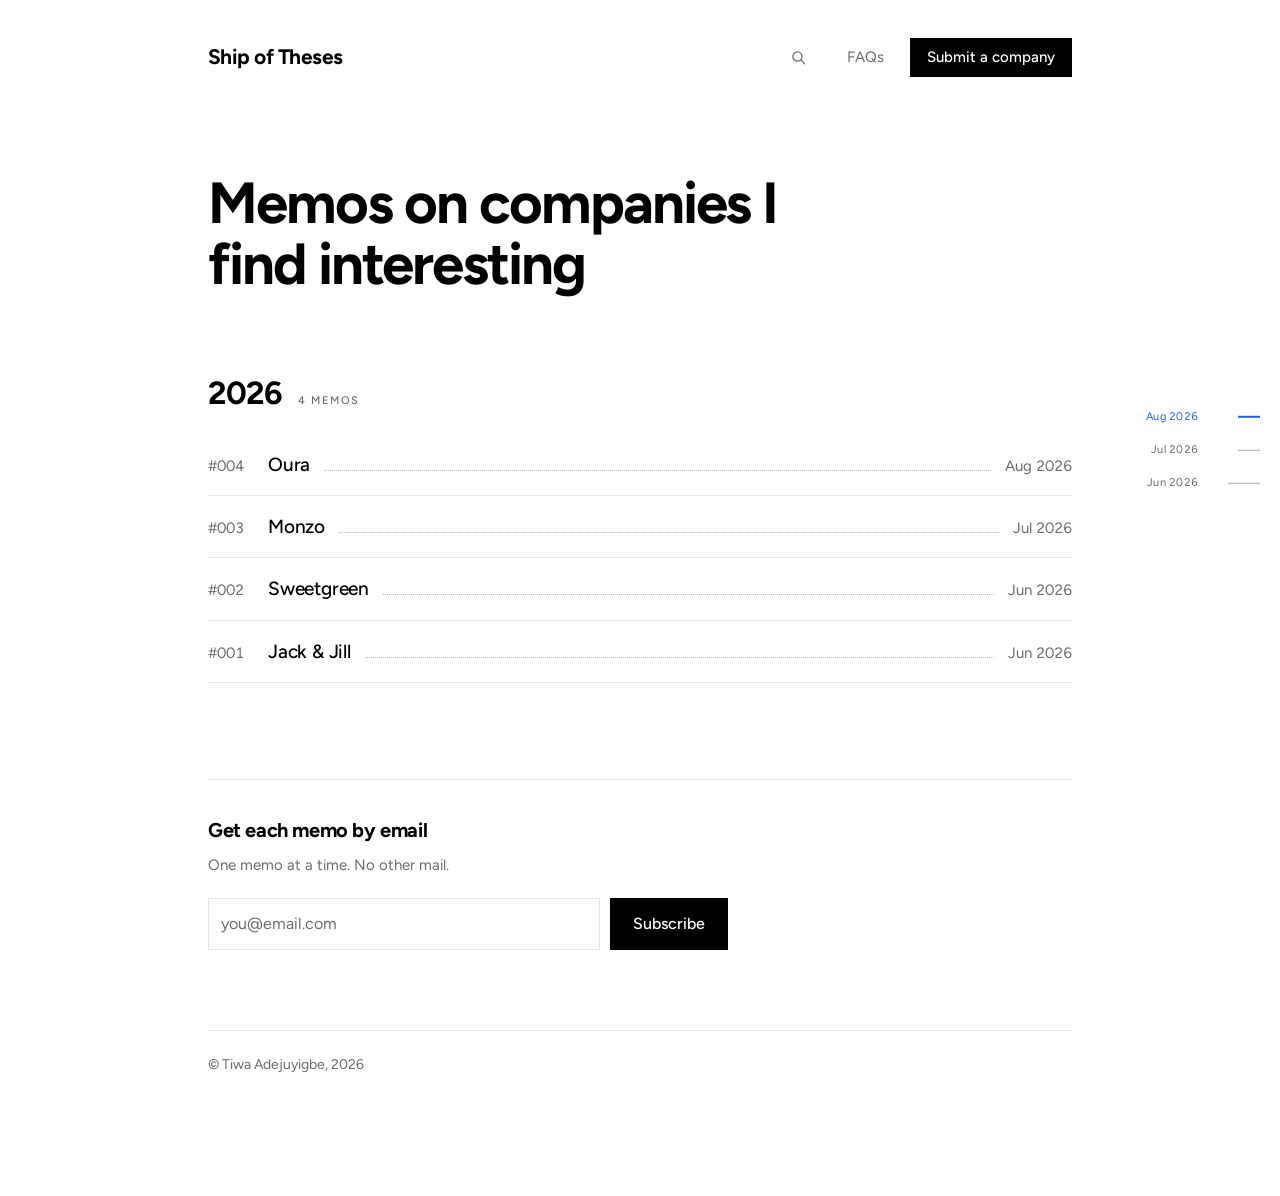
==== index.html @ f12f6b2f "Rebuild the site around the Founders Podcast layout Replaces the plain title/date feed with the inde" ====
<!DOCTYPE html>
<html lang="en">
<head>
  <meta charset="UTF-8" />
  <meta name="viewport" content="width=device-width, initial-scale=1.0" />
  <title>Ship of Theses</title>
  <meta name="description" content="Memos on companies I find interesting." />
  <link rel="stylesheet" href="styles.css" />

  <!-- =====================================================================
       THE POST LIST — this is the only thing you edit to publish a memo.

       Add ONE object per memo. Order does not matter, the page sorts itself.

         no     the permanent memo number. Never reuse it, never renumber
                the older ones. The next memo is simply the next number.
         title  what shows on the index and in search
         slug   the file in posts/ without the ".html"
         date   "YYYY-MM" — drives the date column and the month scrubber

       That's it. Then copy posts/template.html to posts/<slug>.html.
       ===================================================================== -->
  <script>
    const POSTS = [
      { no: 4, title: "Oura",          slug: "oura",           date: "2026-08" },
      { no: 3, title: "Monzo",         slug: "monzo",          date: "2026-07" },
      { no: 2, title: "Sweetgreen",    slug: "sweetgreen",     date: "2026-06" },
      { no: 1, title: "Jack &amp; Jill",   slug: "jack-and-jill",  date: "2026-06" }
    ];
  </script>
</head>
<body>
  <div class="page">

    <header class="mast">
      <a class="mast__name" href="index.html">Ship of Theses</a>
      <nav class="nav">
        <span class="search" data-search>
          <button class="search__toggle" type="button" data-search-toggle
                  aria-expanded="false" aria-label="Search memos">
            <svg viewBox="0 0 24 24" fill="none" stroke="currentColor" stroke-width="1.8"
                 stroke-linecap="round" aria-hidden="true">
              <circle cx="10.5" cy="10.5" r="6.5"></circle><path d="M15.5 15.5 21 21"></path>
            </svg>
          </button>
          <input class="search__field" type="search" data-search-field
                 placeholder="Search memos" aria-label="Search memos" autocomplete="off" />
        </span>
        <a class="nav__link" href="faqs.html">FAQs</a>
        <a class="nav__cta" href="submit.html" aria-label="Submit a company"><span class="nav__full">Submit a company</span><span class="nav__short" aria-hidden="true">Submit</span></a>
      </nav>
    </header>

    <section class="hero">
      <h1 class="hero__title">Memos on companies I find interesting</h1>
    </section>

    <main id="index"></main>
    <p class="feed__empty" data-empty hidden>No memos match that search.</p>

    <noscript>
      <ul class="feed">
        <li class="feed__row"><a class="feed__link" href="posts/oura.html"><span class="feed__title">Oura</span></a></li>
        <li class="feed__row"><a class="feed__link" href="posts/monzo.html"><span class="feed__title">Monzo</span></a></li>
        <li class="feed__row"><a class="feed__link" href="posts/sweetgreen.html"><span class="feed__title">Sweetgreen</span></a></li>
        <li class="feed__row"><a class="feed__link" href="posts/jack-and-jill.html"><span class="feed__title">Jack &amp; Jill</span></a></li>
      </ul>
    </noscript>

    <ul class="scrub" data-scrub aria-label="Jump to month"></ul>

    <!-- Subscribe (Loops) -->
    <section class="sub">
      <h2 class="sub__title">Get each memo by email</h2>
      <p class="sub__note">One memo at a time. No other mail.</p>
      <div class="newsletter-form-container">
        <form class="newsletter-form" action="https://app.loops.so/api/newsletter-form/cmlhpzxre0m0q0ixs7v6iqon8" method="POST">
          <input class="newsletter-form-input" type="email" name="newsletter-form-input" placeholder="you@email.com" aria-label="Email address" required />
          <button type="submit" class="newsletter-form-button">Subscribe</button>
          <button type="button" class="newsletter-loading-button" style="display:none;">Please wait...</button>
        </form>
        <div class="newsletter-success" style="display:none;">
          <p class="newsletter-success-message">Thanks, you're on the list.</p>
        </div>
        <div class="newsletter-error" style="display:none;">
          <p class="newsletter-error-message">Something went wrong, please try again.</p>
        </div>
        <button class="newsletter-back-button" type="button" style="display:none;">&larr; Back</button>
      </div>
    </section>

    <footer class="foot">&copy; Tiwa Adejuyigbe, 2026</footer>
  </div>

  <!-- builds the index and the scrubber from POSTS above -->
  <script>
  (function () {
    "use strict";
    var MONTHS = ["Jan","Feb","Mar","Apr","May","Jun","Jul","Aug","Sep","Oct","Nov","Dec"];
    var label = function (key) {
      var bits = key.split("-");
      return MONTHS[Number(bits[1]) - 1] + " " + bits[0];
    };

    // newest first; a tie inside a month falls back to the memo number
    var posts = POSTS.slice().sort(function (a, b) {
      return a.date === b.date ? b.no - a.no : (a.date < b.date ? 1 : -1);
    });

    var index = document.getElementById("index");
    var seenYear = {}, seenMonth = {}, monthCount = {}, order = [], html = "";

    posts.forEach(function (post) {
      var year = post.date.split("-")[0];
      monthCount[post.date] = (monthCount[post.date] || 0) + 1;
      if (!seenMonth[post.date]) { seenMonth[post.date] = true; order.push(post.date); }

      if (!seenYear[year]) {
        seenYear[year] = true;
        if (html) html += "</ul></section>";
        var count = posts.filter(function (p) { return p.date.indexOf(year + "-") === 0; }).length;
        html +=
          '<section class="group" data-group>' +
            '<div class="year">' +
              '<h2 class="year__label">' + year + "</h2>" +
              '<span class="year__count">' + count + " memo" + (count === 1 ? "" : "s") + "</span>" +
            "</div>" +
          '<ul class="feed" data-list>';
      }

      // the first row of a month carries the anchor the scrubber jumps to
      var anchor = "";
      if (seenMonth[post.date] === true) {
        seenMonth[post.date] = "anchored";
        anchor = ' data-month="' + post.date + '"';
      }

      html +=
        '<li class="feed__row" data-row data-title="' + post.title.replace(/&amp;/g, "&") + '"' + anchor + ">" +
          '<a class="feed__link" href="posts/' + post.slug + '.html">' +
            '<span class="feed__no">#' + ("00" + post.no).slice(-3) + "</span>" +
            '<span class="feed__title">' + post.title + "</span>" +
            '<span class="feed__dots" aria-hidden="true"></span>' +
            '<span class="feed__date">' + label(post.date) + "</span>" +
          "</a>" +
        "</li>";
    });
    if (html) html += "</ul></section>";
    index.innerHTML = html;

    // the rail: one month per row, tick length scaled by how many memos it holds
    var scrub = document.querySelector("[data-scrub]");
    scrub.innerHTML = order.map(function (key) {
      var width = Math.min(52, 12 + monthCount[key] * 10);
      return "<li>" +
        '<button class="scrub__btn" type="button" data-scrub-key="' + key + '">' +
          '<span class="scrub__label">' + label(key) + "</span>" +
          '<span class="scrub__tickwrap"><span class="scrub__tick" style="width:' + width + 'px"></span></span>' +
        "</button></li>";
    }).join("");
  })();
  </script>

  <!-- Loops subscribe form handler (unchanged from Loops' own embed) -->
  <script>
  function submitHandler(event) {
    event.preventDefault();
    var container = event.target.parentNode;
    var form = container.querySelector(".newsletter-form");
    var formInput = container.querySelector(".newsletter-form-input");
    var success = container.querySelector(".newsletter-success");
    var errorContainer = container.querySelector(".newsletter-error");
    var errorMessage = container.querySelector(".newsletter-error-message");
    var backButton = container.querySelector(".newsletter-back-button");
    var submitButton = container.querySelector(".newsletter-form-button");
    var loadingButton = container.querySelector(".newsletter-loading-button");

    const rateLimit = () => {
      errorContainer.style.display = "flex";
      errorMessage.innerText = "Too many signups, please try again in a little while";
      submitButton.style.display = "none";
      formInput.style.display = "none";
      backButton.style.display = "block";
    }

    var time = new Date();
    var timestamp = time.valueOf();
    var previousTimestamp = localStorage.getItem("loops-form-timestamp");

    if (previousTimestamp && Number(previousTimestamp) + 60000 > timestamp) {
      rateLimit();
      return;
    }
    localStorage.setItem("loops-form-timestamp", timestamp);

    submitButton.style.display = "none";
    loadingButton.style.display = "flex";

    var formBody = "userGroup=&mailingLists=&email="
      + encodeURIComponent(formInput.value);

    fetch(event.target.action, {
      method: "POST",
      body: formBody,
      headers: {
        "Content-Type": "application/x-www-form-urlencoded",
      },
    })
      .then((res) => [res.ok, res.json(), res])
      .then(([ok, dataPromise, res]) => {
        if (ok) {
          success.style.display = "flex";
          form.reset();
        } else {
          dataPromise.then(data => {
            errorContainer.style.display = "flex";
            errorMessage.innerText = data.message ? data.message : res.statusText;
          });
        }
      })
      .catch(error => {
        if (error.message === "Failed to fetch") {
          rateLimit();
          return;
        }
        errorContainer.style.display = "flex";
        if (error.message) errorMessage.innerText = error.message;
        localStorage.setItem("loops-form-timestamp", '');
      })
      .finally(() => {
        formInput.style.display = "none";
        loadingButton.style.display = "none";
        backButton.style.display = "block";
      });
  }
  function resetFormHandler(event) {
    var container = event.target.parentNode;
    var formInput = container.querySelector(".newsletter-form-input");
    var success = container.querySelector(".newsletter-success");
    var errorContainer = container.querySelector(".newsletter-error");
    var errorMessage = container.querySelector(".newsletter-error-message");
    var backButton = container.querySelector(".newsletter-back-button");
    var submitButton = container.querySelector(".newsletter-form-button");

    success.style.display = "none";
    errorContainer.style.display = "none";
    errorMessage.innerText = "Something went wrong, please try again.";
    backButton.style.display = "none";
    formInput.style.display = "flex";
    submitButton.style.display = "flex";
  }

  var formContainers = document.getElementsByClassName("newsletter-form-container");
  for (var i = 0; i < formContainers.length; i++) {
    var formContainer = formContainers[i];
    if (formContainer.classList.contains('newsletter-handlers-added')) continue;
    formContainer.querySelector(".newsletter-form").addEventListener("submit", submitHandler);
    formContainer.querySelector(".newsletter-back-button").addEventListener("click", resetFormHandler);
    formContainer.classList.add("newsletter-handlers-added");
  }
  </script>

  <script src="site.js"></script>
</body>
</html>
---- styles.css ----
@import url("https://fonts.googleapis.com/css2?family=Figtree:wght@400;500;600;700&display=swap");

/* ============================================================
   Ship of Theses — all styling lives here.
   Colours are set once, at the top. Change them and the whole
   site follows.
   ============================================================ */
:root{
  --bg:#FFFFFF;
  --ink:#000000;        /* headings, titles, body copy */
  --muted:#6B6B6B;      /* index numbers, leader dots, dates, nav */
  --blue:#1B5FFF;       /* hover only — never used at rest */
  --rule:#E6E6E6;       /* hairlines under rows */
  --measure:960px;      /* width of the reading column */
  --gutter:48px;
  --ease:cubic-bezier(0.22,1,0.36,1);
}

*{box-sizing:border-box;}
html{-webkit-text-size-adjust:100%; scroll-behavior:smooth;}
body{
  margin:0; background:var(--bg); color:var(--ink);
  font-family:"Figtree",system-ui,-apple-system,"Segoe UI",Roboto,Helvetica,Arial,sans-serif;
  font-size:17px; line-height:1.65; -webkit-font-smoothing:antialiased;
}
.page{max-width:var(--measure); margin:0 auto; padding:0 var(--gutter) 120px;}
a{color:inherit;}
a:focus-visible, button:focus-visible, input:focus-visible, [tabindex]:focus-visible{
  outline:2px solid var(--blue); outline-offset:3px;
}

/* ---------- masthead ---------------------------------------- */
.mast{display:flex; align-items:center; justify-content:space-between; gap:24px;
  padding:38px 0 0;}
.mast__name{font-size:21px; font-weight:700; letter-spacing:-0.025em;
  text-decoration:none; color:var(--ink); white-space:nowrap;}
.nav{display:flex; align-items:center; gap:26px;}
.nav__link{font-size:15px; color:var(--muted); text-decoration:none; white-space:nowrap;
  transition:color 0.2s var(--ease);}
.nav__link:hover, .nav__link:focus-visible{color:var(--blue);}
.nav__cta{font:inherit; font-size:15px; font-weight:500; line-height:1;
  color:var(--bg); background:var(--ink); border:1px solid var(--ink);
  padding:11px 16px; text-decoration:none; white-space:nowrap; cursor:pointer;
  transition:background-color 0.2s var(--ease), border-color 0.2s var(--ease);}
.nav__cta:hover, .nav__cta:focus-visible{background:var(--blue); border-color:var(--blue);}
.nav__short{display:none;}

/* search — collapses to an icon, expands inline in the masthead */
.search{display:flex; align-items:center; gap:8px;}
.search__toggle{display:flex; align-items:center; justify-content:center;
  width:30px; height:30px; padding:0; cursor:pointer;
  background:none; border:none; color:var(--muted);
  transition:color 0.2s var(--ease);}
.search__toggle:hover{color:var(--blue);}
.search__toggle svg{width:17px; height:17px; display:block;}
.search__field{width:0; opacity:0; padding:0; border:none; border-bottom:1px solid var(--rule);
  font:inherit; font-size:15px; color:var(--ink); background:transparent;
  transition:width 0.32s var(--ease), opacity 0.2s var(--ease), padding 0.32s var(--ease);}
.search.is-open .search__field{width:210px; opacity:1; padding:5px 2px;}
.search__field::placeholder{color:var(--muted);}
.search__field:focus{outline:none; border-bottom-color:var(--ink);}

/* ---------- hero -------------------------------------------- */
.hero{margin:96px 0 72px;}
.hero__title{margin:0; max-width:17ch;
  font-size:clamp(36px,5vw,58px); line-height:1.05; font-weight:700; letter-spacing:-0.035em;}

/* ---------- index list -------------------------------------- */
.year{display:flex; align-items:baseline; gap:16px; margin:0 0 14px;}
.year__label{margin:0; font-size:32px; font-weight:700; letter-spacing:-0.03em;}
.year__count{font-size:11px; font-weight:500; letter-spacing:0.14em; text-transform:uppercase;
  color:var(--muted);}
.group + .group{margin-top:64px;}

.feed{margin:0 0 4px; padding:0; list-style:none;}
.feed__row{border-bottom:1px solid var(--rule);}
.feed__link{display:flex; align-items:baseline; gap:14px; padding:15px 0;
  text-decoration:none; color:var(--ink);}
.feed__no{flex:0 0 auto; min-width:46px; font-size:15px; color:var(--muted);
  font-variant-numeric:tabular-nums;}
.feed__title{flex:0 1 auto; font-size:19px; font-weight:500; letter-spacing:-0.01em;
  transition:color 0.2s var(--ease);}
.feed__dots{flex:1 1 auto; height:0; min-width:20px;
  border-bottom:1px dotted var(--muted); opacity:0.5;}
.feed__date{flex:0 0 auto; font-size:15px; color:var(--muted); white-space:nowrap;
  font-variant-numeric:tabular-nums;}
.feed__link:hover .feed__title, .feed__link:focus-visible .feed__title{color:var(--blue);}
.feed__empty{margin:28px 0 0; font-size:16px; color:var(--muted);}

/* ---------- year / month scrubber --------------------------- */
.scrub{position:fixed; top:50%; right:20px; transform:translateY(-50%);
  display:flex; flex-direction:column; gap:11px; z-index:5;
  margin:0; padding:0; list-style:none;}
.scrub__btn{display:grid; grid-template-columns:auto 52px; align-items:center; gap:10px;
  width:100%; padding:2px 0; background:none; border:none; cursor:pointer;
  font:inherit; font-size:11px; letter-spacing:0.02em; color:var(--muted);
  transition:color 0.2s var(--ease);}
.scrub__label{justify-self:end; white-space:nowrap; font-variant-numeric:tabular-nums;}
.scrub__tickwrap{display:flex; justify-content:flex-end;}
.scrub__tick{display:block; height:1px; background:currentColor; opacity:0.55;
  transition:background-color 0.2s var(--ease), height 0.2s var(--ease), opacity 0.2s var(--ease);}
.scrub__btn:hover{color:var(--blue);}
.scrub__btn.is-active{color:var(--blue);}
.scrub__btn.is-active .scrub__tick{height:2px; opacity:1;}

/* ---------- post page --------------------------------------- */
.post{margin:88px 0 0;}
.post__title{margin:0; max-width:20ch;
  font-size:clamp(32px,4.6vw,54px); line-height:1.06; font-weight:700; letter-spacing:-0.035em;}
.meta{display:flex; align-items:center; flex-wrap:wrap; gap:14px;
  margin:24px 0 0; font-size:15px; color:var(--muted);}
.meta__sep{color:var(--rule);}
.meta__share{font:inherit; font-size:15px; color:var(--muted); background:none; border:none;
  padding:0; cursor:pointer; transition:color 0.2s var(--ease);}
.meta__share:hover{color:var(--blue);}

/* section label — small caps with a rule running to the right margin */
.label{display:flex; align-items:center; gap:16px; margin:56px 0 22px;
  font-size:11px; font-weight:500; letter-spacing:0.16em; text-transform:uppercase;
  color:var(--muted);}
.label::after{content:""; flex:1 1 auto; height:1px; background:var(--rule);}

.prose{max-width:74ch;}
.prose > :first-child{margin-top:0;}
.prose p{margin:0 0 22px;}
.prose h2{font-size:22px; font-weight:700; letter-spacing:-0.02em; margin:40px 0 12px;}
.prose h3{font-size:18px; font-weight:600; letter-spacing:-0.01em; margin:30px 0 10px;}
.prose ul{margin:0 0 22px; padding-left:20px;}
.prose li{margin:0 0 10px;}
.prose a{color:var(--ink); text-decoration:underline; text-decoration-thickness:1px;
  text-underline-offset:3px; transition:color 0.2s var(--ease);}
.prose a:hover, .prose a:focus-visible{color:var(--blue);}

.back{display:inline-block; margin-top:64px; font-size:15px; color:var(--muted);
  text-decoration:none; transition:color 0.2s var(--ease);}
.back:hover, .back:focus-visible{color:var(--blue);}

/* ---------- audio player ------------------------------------ */
.player{display:flex; align-items:center; gap:14px; flex-wrap:nowrap;
  margin:34px 0 0; padding:18px 0; border-top:1px solid var(--rule); border-bottom:1px solid var(--rule);}
.player__btn{display:flex; align-items:center; justify-content:center; flex:0 0 auto;
  padding:0; background:none; border:none; cursor:pointer; color:var(--ink);
  transition:color 0.2s var(--ease);}
.player__btn:hover{color:var(--blue);}
.player__btn svg{display:block;}
.player__play{width:46px; height:46px; border-radius:50%; background:var(--ink); color:var(--bg);
  transition:background-color 0.2s var(--ease);}
.player__play:hover{background:var(--blue); color:var(--bg);}
.player__play svg{width:16px; height:16px;}
.player__skip{width:28px; height:28px; color:var(--muted);}
.player__skip svg{width:23px; height:23px;}
.player__time{flex:0 0 auto; font-size:14px; color:var(--muted); font-variant-numeric:tabular-nums;}
.player__bar{flex:1 1 auto; min-width:60px; height:16px; display:flex; align-items:center;
  cursor:pointer; background:none; border:none; padding:0;}
.player__track{display:block; width:100%; height:3px; background:var(--rule); position:relative;}
.player__fill{display:block; position:absolute; inset:0 auto 0 0; width:0; background:var(--ink);
  transition:background-color 0.2s var(--ease);}
.player__bar:hover .player__fill{background:var(--blue);}
.player__rate{flex:0 0 auto; font:inherit; font-size:14px; font-weight:500; cursor:pointer;
  color:var(--muted); background:none; border:1px solid var(--rule); padding:5px 10px;
  transition:color 0.2s var(--ease), border-color 0.2s var(--ease);}
.player__rate:hover{color:var(--blue); border-color:var(--blue);}

/* ---------- subscribe (Loops form) -------------------------- */
.sub{margin:96px 0 0; padding:34px 0 0; border-top:1px solid var(--rule);}
.sub__title{margin:0 0 6px; font-size:20px; font-weight:700; letter-spacing:-0.02em;}
.sub__note{margin:0 0 20px; font-size:15px; color:var(--muted);}
.newsletter-form{display:flex; gap:10px; flex-wrap:wrap; align-items:center; max-width:520px;}
.newsletter-form-input{flex:1 1 240px; min-width:0; font:inherit; font-size:16px;
  color:var(--ink); background:var(--bg); border:1px solid var(--rule); border-radius:0;
  padding:12px; box-shadow:none;}
.newsletter-form-input:focus{outline:none; border-color:var(--ink);}
.newsletter-form-input::placeholder{color:var(--muted);}
.newsletter-form-button,
.newsletter-loading-button{font:inherit; font-size:16px; font-weight:500; cursor:pointer;
  color:var(--bg); background:var(--ink); border:1px solid var(--ink); border-radius:0;
  padding:12px 22px; box-shadow:none; white-space:nowrap;
  transition:background-color 0.2s var(--ease), border-color 0.2s var(--ease);}
.newsletter-form-button:hover{background:var(--blue); border-color:var(--blue);}
.newsletter-success, .newsletter-error{padding:6px 0;}
.newsletter-success-message, .newsletter-error-message{font:inherit; font-size:15px; margin:0;}
.newsletter-back-button{font:inherit; font-size:15px; cursor:pointer; margin:10px 0 0;
  background:transparent; border:none; padding:0; color:var(--muted);}
.newsletter-back-button:hover{color:var(--blue);}

/* ---------- simple content pages (FAQs, Submit) ------------- */
.qa{margin:0 0 34px; max-width:74ch;}
.qa__q{margin:0 0 8px; font-size:19px; font-weight:600; letter-spacing:-0.015em;}
.qa__a{margin:0; color:var(--ink);}
.qa__a a{color:var(--ink); text-decoration:underline; text-decoration-thickness:1px;
  text-underline-offset:3px;}
.qa__a a:hover{color:var(--blue);}
.form{max-width:520px; margin:8px 0 0;}
.form__row{margin:0 0 16px;}
.form__label{display:block; margin:0 0 6px; font-size:14px; color:var(--muted);}
.form__input, .form__area{width:100%; font:inherit; font-size:16px; color:var(--ink);
  background:var(--bg); border:1px solid var(--rule); border-radius:0; padding:12px;}
.form__input:focus, .form__area:focus{outline:none; border-color:var(--ink);}
.form__area{min-height:120px; resize:vertical;}
.form__button{font:inherit; font-size:16px; font-weight:500; cursor:pointer;
  color:var(--bg); background:var(--ink); border:1px solid var(--ink); padding:12px 22px;
  transition:background-color 0.2s var(--ease), border-color 0.2s var(--ease);}
.form__button:hover{background:var(--blue); border-color:var(--blue);}
.form__note{margin:18px 0 0; font-size:15px; color:var(--muted);}
.embed{width:100%; min-height:640px; border:none; margin:8px 0 0;}

/* ---------- footer ------------------------------------------ */
.foot{margin-top:80px; padding-top:22px; border-top:1px solid var(--rule);
  font-size:14px; color:var(--muted);}

/* ---------- responsive -------------------------------------- */
@media (max-width:1240px){
  .scrub{display:none;}
}
@media (max-width:820px){
  :root{--gutter:32px;}
  .hero{margin:72px 0 56px;}
  .post{margin:64px 0 0;}
}
@media (max-width:640px){
  :root{--gutter:22px;}
  body{font-size:16px;}
  .page{padding-bottom:88px;}
  .mast{padding:26px 0 0; gap:14px;}
  .mast__name{font-size:19px;}
  .nav{gap:16px;}
  .nav__cta{padding:10px 13px; font-size:14px;}
  .nav__full{display:none;}
  .nav__short{display:inline;}
  .nav__link{font-size:14px;}
  .search.is-open .search__field{width:120px;}
  /* the masthead gives everything to the search field once it is open */
  .search.is-open ~ .nav__link, .search.is-open ~ .nav__cta{display:none;}
  .hero{margin:56px 0 44px;}
  .year__label{font-size:26px;}
  .feed__link{flex-wrap:wrap; gap:0 12px; padding:14px 0;}
  .feed__no{min-width:40px; font-size:14px;}
  .feed__title{flex:1 1 auto; font-size:17px;}
  .feed__dots{display:none;}
  .feed__date{flex:0 0 100%; margin:3px 0 0 52px; font-size:13px;}
  .meta{gap:10px; font-size:14px;}
  .label{margin:42px 0 18px;}
  /* the progress bar drops to its own line beneath the controls */
  .player{flex-wrap:wrap; gap:12px 14px;}
  .player__bar{order:10; flex:1 1 100%;}
  .player__rate{margin-left:auto;}
  .newsletter-form-button{flex:1 1 100%;}
}
@media (prefers-reduced-motion:reduce){
  html{scroll-behavior:auto;}
  *{transition-duration:0.001ms !important;}
}
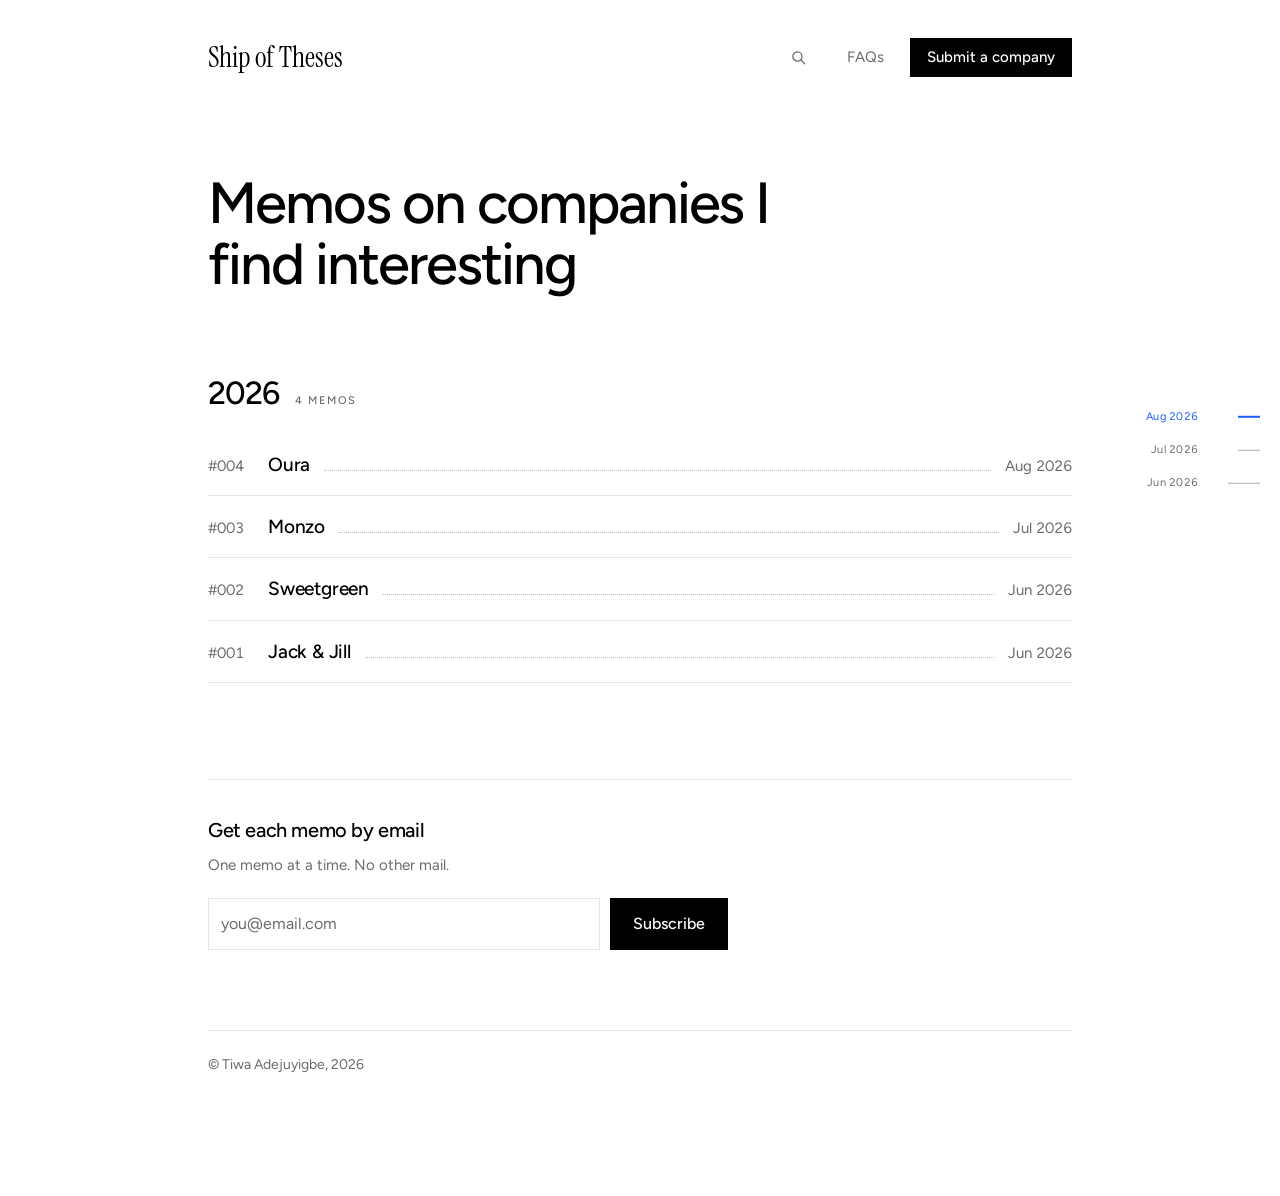
==== commit d3be6f96: "Point the site at shipoftheses.vercel.app and fix a mobile overflow Links - Every internal link beco" ====
--- a/index.html
+++ b/index.html
@@ -5,7 +5,13 @@
   <meta name="viewport" content="width=device-width, initial-scale=1.0" />
   <title>Ship of Theses</title>
   <meta name="description" content="Memos on companies I find interesting." />
-  <link rel="stylesheet" href="styles.css" />
+  <link rel="stylesheet" href="/styles.css" />
+  <link rel="canonical" href="https://shipoftheses.vercel.app/" />
+  <meta property="og:site_name" content="Ship of Theses" />
+  <meta property="og:type" content="website" />
+  <meta property="og:title" content="Ship of Theses" />
+  <meta property="og:description" content="Memos on companies I find interesting." />
+  <meta property="og:url" content="https://shipoftheses.vercel.app/" />
 
   <!-- =====================================================================
        THE POST LIST — this is the only thing you edit to publish a memo.
@@ -33,7 +39,7 @@
   <div class="page">
 
     <header class="mast">
-      <a class="mast__name" href="index.html">Ship of Theses</a>
+      <a class="mast__name" href="/">Ship of Theses</a>
       <nav class="nav">
         <span class="search" data-search>
           <button class="search__toggle" type="button" data-search-toggle
@@ -46,8 +52,8 @@
           <input class="search__field" type="search" data-search-field
                  placeholder="Search memos" aria-label="Search memos" autocomplete="off" />
         </span>
-        <a class="nav__link" href="faqs.html">FAQs</a>
-        <a class="nav__cta" href="submit.html" aria-label="Submit a company"><span class="nav__full">Submit a company</span><span class="nav__short" aria-hidden="true">Submit</span></a>
+        <a class="nav__link" href="/faqs">FAQs</a>
+        <a class="nav__cta" href="/submit" aria-label="Submit a company"><span class="nav__full">Submit a company</span><span class="nav__short" aria-hidden="true">Submit</span></a>
       </nav>
     </header>
 
@@ -60,10 +66,10 @@
 
     <noscript>
       <ul class="feed">
-        <li class="feed__row"><a class="feed__link" href="posts/oura.html"><span class="feed__title">Oura</span></a></li>
-        <li class="feed__row"><a class="feed__link" href="posts/monzo.html"><span class="feed__title">Monzo</span></a></li>
-        <li class="feed__row"><a class="feed__link" href="posts/sweetgreen.html"><span class="feed__title">Sweetgreen</span></a></li>
-        <li class="feed__row"><a class="feed__link" href="posts/jack-and-jill.html"><span class="feed__title">Jack &amp; Jill</span></a></li>
+        <li class="feed__row"><a class="feed__link" href="/posts/oura"><span class="feed__title">Oura</span></a></li>
+        <li class="feed__row"><a class="feed__link" href="/posts/monzo"><span class="feed__title">Monzo</span></a></li>
+        <li class="feed__row"><a class="feed__link" href="/posts/sweetgreen"><span class="feed__title">Sweetgreen</span></a></li>
+        <li class="feed__row"><a class="feed__link" href="/posts/jack-and-jill"><span class="feed__title">Jack &amp; Jill</span></a></li>
       </ul>
     </noscript>
 
@@ -137,7 +143,7 @@
 
       html +=
         '<li class="feed__row" data-row data-title="' + post.title.replace(/&amp;/g, "&") + '"' + anchor + ">" +
-          '<a class="feed__link" href="posts/' + post.slug + '.html">' +
+          '<a class="feed__link" href="/posts/' + post.slug + '">' +
             '<span class="feed__no">#' + ("00" + post.no).slice(-3) + "</span>" +
             '<span class="feed__title">' + post.title + "</span>" +
             '<span class="feed__dots" aria-hidden="true"></span>' +
@@ -260,6 +266,6 @@
   }
   </script>
 
-  <script src="site.js"></script>
+  <script src="/site.js"></script>
 </body>
 </html>
--- a/styles.css
+++ b/styles.css
@@ -1,4 +1,4 @@
-@import url("https://fonts.googleapis.com/css2?family=Figtree:wght@400;500;600;700&display=swap");
+@import url("https://fonts.googleapis.com/css2?family=Figtree:wght@400;500&family=Instrument+Serif&display=swap");
 
 /* ============================================================
    Ship of Theses — all styling lives here.
@@ -11,6 +11,7 @@
   --muted:#6B6B6B;      /* index numbers, leader dots, dates, nav */
   --blue:#1B5FFF;       /* hover only — never used at rest */
   --rule:#E6E6E6;       /* hairlines under rows */
+  --serif:"Instrument Serif",Georgia,"Times New Roman",serif;   /* the wordmark only */
   --measure:960px;      /* width of the reading column */
   --gutter:48px;
   --ease:cubic-bezier(0.22,1,0.36,1);
@@ -32,8 +33,8 @@
 /* ---------- masthead ---------------------------------------- */
 .mast{display:flex; align-items:center; justify-content:space-between; gap:24px;
   padding:38px 0 0;}
-.mast__name{font-size:21px; font-weight:700; letter-spacing:-0.025em;
-  text-decoration:none; color:var(--ink); white-space:nowrap;}
+.mast__name{font-family:var(--serif); font-size:28px; font-weight:400; letter-spacing:0;
+  line-height:1; text-decoration:none; color:var(--ink); white-space:nowrap;}
 .nav{display:flex; align-items:center; gap:26px;}
 .nav__link{font-size:15px; color:var(--muted); text-decoration:none; white-space:nowrap;
   transition:color 0.2s var(--ease);}
@@ -63,11 +64,11 @@
 /* ---------- hero -------------------------------------------- */
 .hero{margin:96px 0 72px;}
 .hero__title{margin:0; max-width:17ch;
-  font-size:clamp(36px,5vw,58px); line-height:1.05; font-weight:700; letter-spacing:-0.035em;}
+  font-size:clamp(36px,5vw,58px); line-height:1.05; font-weight:500; letter-spacing:-0.035em;}
 
 /* ---------- index list -------------------------------------- */
 .year{display:flex; align-items:baseline; gap:16px; margin:0 0 14px;}
-.year__label{margin:0; font-size:32px; font-weight:700; letter-spacing:-0.03em;}
+.year__label{margin:0; font-size:32px; font-weight:500; letter-spacing:-0.03em;}
 .year__count{font-size:11px; font-weight:500; letter-spacing:0.14em; text-transform:uppercase;
   color:var(--muted);}
 .group + .group{margin-top:64px;}
@@ -106,7 +107,7 @@
 /* ---------- post page --------------------------------------- */
 .post{margin:88px 0 0;}
 .post__title{margin:0; max-width:20ch;
-  font-size:clamp(32px,4.6vw,54px); line-height:1.06; font-weight:700; letter-spacing:-0.035em;}
+  font-size:clamp(32px,4.6vw,54px); line-height:1.06; font-weight:500; letter-spacing:-0.035em;}
 .meta{display:flex; align-items:center; flex-wrap:wrap; gap:14px;
   margin:24px 0 0; font-size:15px; color:var(--muted);}
 .meta__sep{color:var(--rule);}
@@ -123,8 +124,8 @@
 .prose{max-width:74ch;}
 .prose > :first-child{margin-top:0;}
 .prose p{margin:0 0 22px;}
-.prose h2{font-size:22px; font-weight:700; letter-spacing:-0.02em; margin:40px 0 12px;}
-.prose h3{font-size:18px; font-weight:600; letter-spacing:-0.01em; margin:30px 0 10px;}
+.prose h2{font-size:24px; font-weight:500; letter-spacing:-0.02em; margin:48px 0 14px;}
+.prose h3{font-size:19px; font-weight:500; letter-spacing:-0.01em; margin:34px 0 10px;}
 .prose ul{margin:0 0 22px; padding-left:20px;}
 .prose li{margin:0 0 10px;}
 .prose a{color:var(--ink); text-decoration:underline; text-decoration-thickness:1px;
@@ -163,7 +164,7 @@
 
 /* ---------- subscribe (Loops form) -------------------------- */
 .sub{margin:96px 0 0; padding:34px 0 0; border-top:1px solid var(--rule);}
-.sub__title{margin:0 0 6px; font-size:20px; font-weight:700; letter-spacing:-0.02em;}
+.sub__title{margin:0 0 6px; font-size:20px; font-weight:500; letter-spacing:-0.02em;}
 .sub__note{margin:0 0 20px; font-size:15px; color:var(--muted);}
 .newsletter-form{display:flex; gap:10px; flex-wrap:wrap; align-items:center; max-width:520px;}
 .newsletter-form-input{flex:1 1 240px; min-width:0; font:inherit; font-size:16px;
@@ -185,7 +186,7 @@
 
 /* ---------- simple content pages (FAQs, Submit) ------------- */
 .qa{margin:0 0 34px; max-width:74ch;}
-.qa__q{margin:0 0 8px; font-size:19px; font-weight:600; letter-spacing:-0.015em;}
+.qa__q{margin:0 0 8px; font-size:19px; font-weight:500; letter-spacing:-0.015em;}
 .qa__a{margin:0; color:var(--ink);}
 .qa__a a{color:var(--ink); text-decoration:underline; text-decoration-thickness:1px;
   text-underline-offset:3px;}
@@ -222,7 +223,7 @@
   body{font-size:16px;}
   .page{padding-bottom:88px;}
   .mast{padding:26px 0 0; gap:14px;}
-  .mast__name{font-size:19px;}
+  .mast__name{font-size:24px;}
   .nav{gap:16px;}
   .nav__cta{padding:10px 13px; font-size:14px;}
   .nav__full{display:none;}
@@ -237,7 +238,7 @@
   .feed__no{min-width:40px; font-size:14px;}
   .feed__title{flex:1 1 auto; font-size:17px;}
   .feed__dots{display:none;}
-  .feed__date{flex:0 0 100%; margin:3px 0 0 52px; font-size:13px;}
+  .feed__date{flex:0 0 100%; margin:3px 0 0; padding-left:52px; font-size:13px;}
   .meta{gap:10px; font-size:14px;}
   .label{margin:42px 0 18px;}
   /* the progress bar drops to its own line beneath the controls */
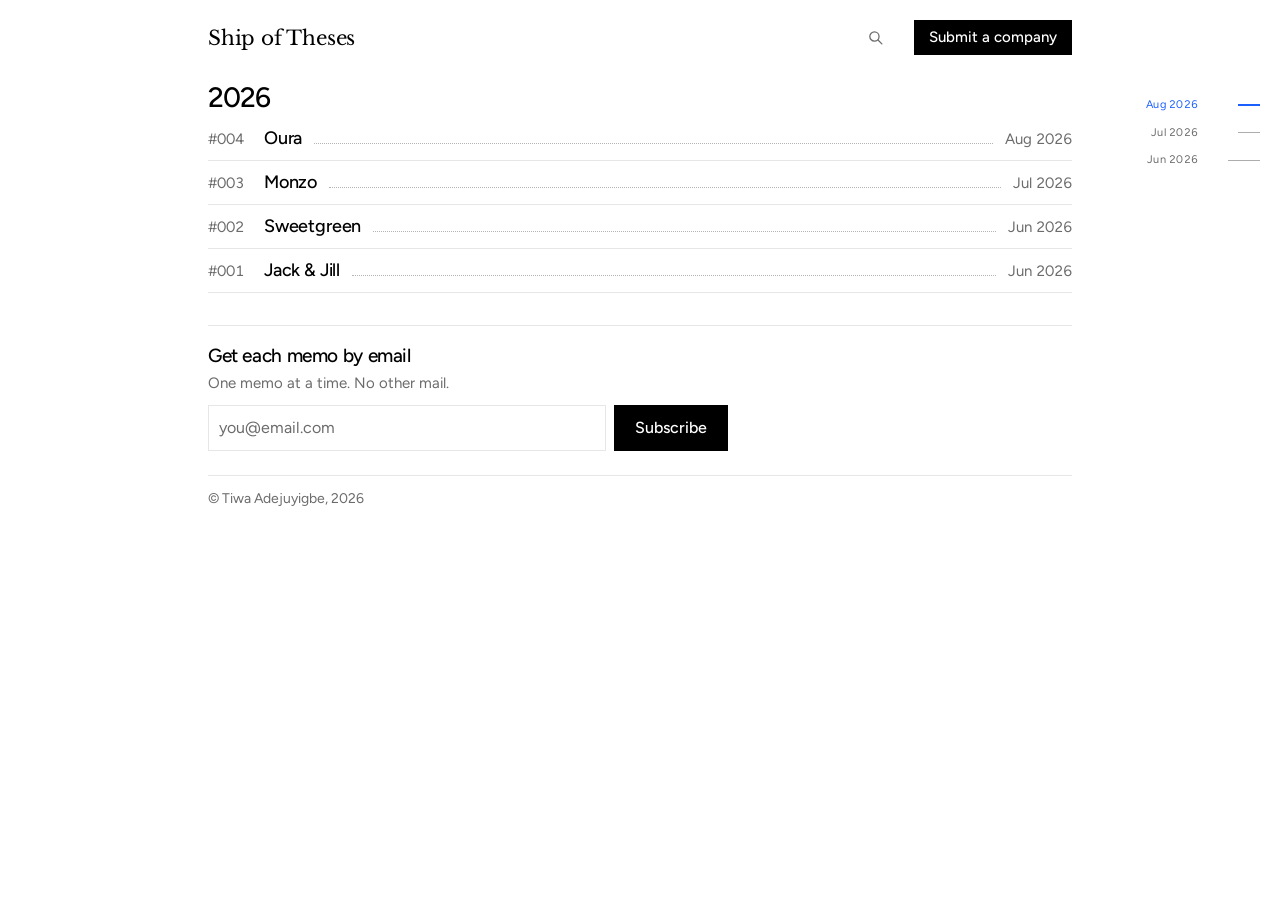
==== commit d1c27b02: "Strip the index back and put the recording at the centre of a memo Wordmark is Libre Baskerville. Th" ====
--- a/index.html
+++ b/index.html
@@ -52,14 +52,9 @@
           <input class="search__field" type="search" data-search-field
                  placeholder="Search memos" aria-label="Search memos" autocomplete="off" />
         </span>
-        <a class="nav__link" href="/faqs">FAQs</a>
-        <a class="nav__cta" href="/submit" aria-label="Submit a company"><span class="nav__full">Submit a company</span><span class="nav__short" aria-hidden="true">Submit</span></a>
+        <a class="nav__cta" href="https://tally.so" target="_blank" rel="noopener" aria-label="Submit a company"><span class="nav__full">Submit a company</span><span class="nav__short" aria-hidden="true">Submit</span></a>
       </nav>
     </header>
-
-    <section class="hero">
-      <h1 class="hero__title">Memos on companies I find interesting</h1>
-    </section>
 
     <main id="index"></main>
     <p class="feed__empty" data-empty hidden>No memos match that search.</p>
@@ -124,13 +119,9 @@
       if (!seenYear[year]) {
         seenYear[year] = true;
         if (html) html += "</ul></section>";
-        var count = posts.filter(function (p) { return p.date.indexOf(year + "-") === 0; }).length;
         html +=
           '<section class="group" data-group>' +
-            '<div class="year">' +
-              '<h2 class="year__label">' + year + "</h2>" +
-              '<span class="year__count">' + count + " memo" + (count === 1 ? "" : "s") + "</span>" +
-            "</div>" +
+            '<h2 class="year">' + year + "</h2>" +
           '<ul class="feed" data-list>';
       }
 
--- a/styles.css
+++ b/styles.css
@@ -1,9 +1,8 @@
-@import url("https://fonts.googleapis.com/css2?family=Figtree:wght@400;500&family=Instrument+Serif&display=swap");
+@import url("https://fonts.googleapis.com/css2?family=Figtree:wght@400;500&family=Libre+Baskerville&display=swap");
 
 /* ============================================================
    Ship of Theses — all styling lives here.
-   Colours are set once, at the top. Change them and the whole
-   site follows.
+   Colours and the two type families are set once, at the top.
    ============================================================ */
 :root{
   --bg:#FFFFFF;
@@ -11,7 +10,7 @@
   --muted:#6B6B6B;      /* index numbers, leader dots, dates, nav */
   --blue:#1B5FFF;       /* hover only — never used at rest */
   --rule:#E6E6E6;       /* hairlines under rows */
-  --serif:"Instrument Serif",Georgia,"Times New Roman",serif;   /* the wordmark only */
+  --serif:"Libre Baskerville",Georgia,"Times New Roman",serif;   /* the wordmark only */
   --measure:960px;      /* width of the reading column */
   --gutter:48px;
   --ease:cubic-bezier(0.22,1,0.36,1);
@@ -22,9 +21,9 @@
 body{
   margin:0; background:var(--bg); color:var(--ink);
   font-family:"Figtree",system-ui,-apple-system,"Segoe UI",Roboto,Helvetica,Arial,sans-serif;
-  font-size:17px; line-height:1.65; -webkit-font-smoothing:antialiased;
-}
-.page{max-width:var(--measure); margin:0 auto; padding:0 var(--gutter) 120px;}
+  font-size:17px; line-height:1.5; -webkit-font-smoothing:antialiased;
+}
+.page{max-width:var(--measure); margin:0 auto; padding:0 var(--gutter) 48px;}
 a{color:inherit;}
 a:focus-visible, button:focus-visible, input:focus-visible, [tabindex]:focus-visible{
   outline:2px solid var(--blue); outline-offset:3px;
@@ -32,16 +31,13 @@
 
 /* ---------- masthead ---------------------------------------- */
 .mast{display:flex; align-items:center; justify-content:space-between; gap:24px;
-  padding:38px 0 0;}
-.mast__name{font-family:var(--serif); font-size:28px; font-weight:400; letter-spacing:0;
+  padding:20px 0 0;}
+.mast__name{font-family:var(--serif); font-size:20px; font-weight:400; letter-spacing:-0.01em;
   line-height:1; text-decoration:none; color:var(--ink); white-space:nowrap;}
-.nav{display:flex; align-items:center; gap:26px;}
-.nav__link{font-size:15px; color:var(--muted); text-decoration:none; white-space:nowrap;
-  transition:color 0.2s var(--ease);}
-.nav__link:hover, .nav__link:focus-visible{color:var(--blue);}
+.nav{display:flex; align-items:center; gap:18px;}
 .nav__cta{font:inherit; font-size:15px; font-weight:500; line-height:1;
   color:var(--bg); background:var(--ink); border:1px solid var(--ink);
-  padding:11px 16px; text-decoration:none; white-space:nowrap; cursor:pointer;
+  padding:9px 14px; text-decoration:none; white-space:nowrap; cursor:pointer;
   transition:background-color 0.2s var(--ease), border-color 0.2s var(--ease);}
 .nav__cta:hover, .nav__cta:focus-visible{background:var(--blue); border-color:var(--blue);}
 .nav__short{display:none;}
@@ -49,7 +45,7 @@
 /* search — collapses to an icon, expands inline in the masthead */
 .search{display:flex; align-items:center; gap:8px;}
 .search__toggle{display:flex; align-items:center; justify-content:center;
-  width:30px; height:30px; padding:0; cursor:pointer;
+  width:26px; height:26px; padding:0; cursor:pointer;
   background:none; border:none; color:var(--muted);
   transition:color 0.2s var(--ease);}
 .search__toggle:hover{color:var(--blue);}
@@ -57,43 +53,36 @@
 .search__field{width:0; opacity:0; padding:0; border:none; border-bottom:1px solid var(--rule);
   font:inherit; font-size:15px; color:var(--ink); background:transparent;
   transition:width 0.32s var(--ease), opacity 0.2s var(--ease), padding 0.32s var(--ease);}
-.search.is-open .search__field{width:210px; opacity:1; padding:5px 2px;}
+.search.is-open .search__field{width:210px; opacity:1; padding:4px 2px;}
 .search__field::placeholder{color:var(--muted);}
 .search__field:focus{outline:none; border-bottom-color:var(--ink);}
 
-/* ---------- hero -------------------------------------------- */
-.hero{margin:96px 0 72px;}
-.hero__title{margin:0; max-width:17ch;
-  font-size:clamp(36px,5vw,58px); line-height:1.05; font-weight:500; letter-spacing:-0.035em;}
-
 /* ---------- index list -------------------------------------- */
-.year{display:flex; align-items:baseline; gap:16px; margin:0 0 14px;}
-.year__label{margin:0; font-size:32px; font-weight:500; letter-spacing:-0.03em;}
-.year__count{font-size:11px; font-weight:500; letter-spacing:0.14em; text-transform:uppercase;
-  color:var(--muted);}
-.group + .group{margin-top:64px;}
-
-.feed{margin:0 0 4px; padding:0; list-style:none;}
+.group{margin:26px 0 0;}
+.group + .group{margin-top:22px;}
+.year{margin:0 0 2px; font-size:28px; font-weight:500; letter-spacing:-0.03em; line-height:1.2;}
+
+.feed{margin:0; padding:0; list-style:none;}
 .feed__row{border-bottom:1px solid var(--rule);}
-.feed__link{display:flex; align-items:baseline; gap:14px; padding:15px 0;
+.feed__link{display:flex; align-items:baseline; gap:12px; padding:8px 0;
   text-decoration:none; color:var(--ink);}
-.feed__no{flex:0 0 auto; min-width:46px; font-size:15px; color:var(--muted);
+.feed__no{flex:0 0 auto; min-width:44px; font-size:15px; color:var(--muted);
   font-variant-numeric:tabular-nums;}
-.feed__title{flex:0 1 auto; font-size:19px; font-weight:500; letter-spacing:-0.01em;
+.feed__title{flex:0 1 auto; font-size:18px; font-weight:500; letter-spacing:-0.01em;
   transition:color 0.2s var(--ease);}
 .feed__dots{flex:1 1 auto; height:0; min-width:20px;
   border-bottom:1px dotted var(--muted); opacity:0.5;}
 .feed__date{flex:0 0 auto; font-size:15px; color:var(--muted); white-space:nowrap;
   font-variant-numeric:tabular-nums;}
 .feed__link:hover .feed__title, .feed__link:focus-visible .feed__title{color:var(--blue);}
-.feed__empty{margin:28px 0 0; font-size:16px; color:var(--muted);}
-
-/* ---------- year / month scrubber --------------------------- */
-.scrub{position:fixed; top:50%; right:20px; transform:translateY(-50%);
-  display:flex; flex-direction:column; gap:11px; z-index:5;
+.feed__empty{margin:14px 0 0; font-size:16px; color:var(--muted);}
+
+/* ---------- month scrubber ---------------------------------- */
+.scrub{position:fixed; top:96px; right:20px;
+  display:flex; flex-direction:column; gap:9px; z-index:5;
   margin:0; padding:0; list-style:none;}
 .scrub__btn{display:grid; grid-template-columns:auto 52px; align-items:center; gap:10px;
-  width:100%; padding:2px 0; background:none; border:none; cursor:pointer;
+  width:100%; padding:1px 0; background:none; border:none; cursor:pointer;
   font:inherit; font-size:11px; letter-spacing:0.02em; color:var(--muted);
   transition:color 0.2s var(--ease);}
 .scrub__label{justify-self:end; white-space:nowrap; font-variant-numeric:tabular-nums;}
@@ -104,52 +93,52 @@
 .scrub__btn.is-active{color:var(--blue);}
 .scrub__btn.is-active .scrub__tick{height:2px; opacity:1;}
 
-/* ---------- post page --------------------------------------- */
-.post{margin:88px 0 0;}
+/* ---------- memo page --------------------------------------- */
+.post{margin:26px 0 0;}
 .post__title{margin:0; max-width:20ch;
-  font-size:clamp(32px,4.6vw,54px); line-height:1.06; font-weight:500; letter-spacing:-0.035em;}
-.meta{display:flex; align-items:center; flex-wrap:wrap; gap:14px;
-  margin:24px 0 0; font-size:15px; color:var(--muted);}
+  font-size:clamp(30px,4vw,44px); line-height:1.05; font-weight:500; letter-spacing:-0.035em;}
+.meta{display:flex; align-items:center; flex-wrap:wrap; gap:12px;
+  margin:8px 0 0; font-size:15px; color:var(--muted);}
 .meta__sep{color:var(--rule);}
 .meta__share{font:inherit; font-size:15px; color:var(--muted); background:none; border:none;
   padding:0; cursor:pointer; transition:color 0.2s var(--ease);}
 .meta__share:hover{color:var(--blue);}
 
 /* section label — small caps with a rule running to the right margin */
-.label{display:flex; align-items:center; gap:16px; margin:56px 0 22px;
+.label{display:flex; align-items:center; gap:14px; margin:22px 0 8px;
   font-size:11px; font-weight:500; letter-spacing:0.16em; text-transform:uppercase;
   color:var(--muted);}
 .label::after{content:""; flex:1 1 auto; height:1px; background:var(--rule);}
 
 .prose{max-width:74ch;}
 .prose > :first-child{margin-top:0;}
-.prose p{margin:0 0 22px;}
-.prose h2{font-size:24px; font-weight:500; letter-spacing:-0.02em; margin:48px 0 14px;}
-.prose h3{font-size:19px; font-weight:500; letter-spacing:-0.01em; margin:34px 0 10px;}
-.prose ul{margin:0 0 22px; padding-left:20px;}
-.prose li{margin:0 0 10px;}
+.prose p{margin:0 0 12px;}
+.prose h2{font-size:21px; font-weight:500; letter-spacing:-0.02em; margin:20px 0 6px;}
+.prose h3{font-size:18px; font-weight:500; letter-spacing:-0.01em; margin:14px 0 4px;}
+.prose ul{margin:0 0 12px; padding-left:19px;}
+.prose li{margin:0 0 7px;}
 .prose a{color:var(--ink); text-decoration:underline; text-decoration-thickness:1px;
   text-underline-offset:3px; transition:color 0.2s var(--ease);}
 .prose a:hover, .prose a:focus-visible{color:var(--blue);}
 
-.back{display:inline-block; margin-top:64px; font-size:15px; color:var(--muted);
+.back{display:inline-block; margin-top:22px; font-size:15px; color:var(--muted);
   text-decoration:none; transition:color 0.2s var(--ease);}
 .back:hover, .back:focus-visible{color:var(--blue);}
 
 /* ---------- audio player ------------------------------------ */
-.player{display:flex; align-items:center; gap:14px; flex-wrap:nowrap;
-  margin:34px 0 0; padding:18px 0; border-top:1px solid var(--rule); border-bottom:1px solid var(--rule);}
+.player{display:flex; align-items:center; gap:12px; flex-wrap:nowrap;
+  margin:14px 0 0; padding:10px 0; border-top:1px solid var(--rule); border-bottom:1px solid var(--rule);}
 .player__btn{display:flex; align-items:center; justify-content:center; flex:0 0 auto;
   padding:0; background:none; border:none; cursor:pointer; color:var(--ink);
   transition:color 0.2s var(--ease);}
 .player__btn:hover{color:var(--blue);}
 .player__btn svg{display:block;}
-.player__play{width:46px; height:46px; border-radius:50%; background:var(--ink); color:var(--bg);
+.player__play{width:42px; height:42px; border-radius:50%; background:var(--ink); color:var(--bg);
   transition:background-color 0.2s var(--ease);}
 .player__play:hover{background:var(--blue); color:var(--bg);}
-.player__play svg{width:16px; height:16px;}
-.player__skip{width:28px; height:28px; color:var(--muted);}
-.player__skip svg{width:23px; height:23px;}
+.player__play svg{width:15px; height:15px;}
+.player__skip{width:26px; height:26px; color:var(--muted);}
+.player__skip svg{width:22px; height:22px;}
 .player__time{flex:0 0 auto; font-size:14px; color:var(--muted); font-variant-numeric:tabular-nums;}
 .player__bar{flex:1 1 auto; min-width:60px; height:16px; display:flex; align-items:center;
   cursor:pointer; background:none; border:none; padding:0;}
@@ -158,55 +147,41 @@
   transition:background-color 0.2s var(--ease);}
 .player__bar:hover .player__fill{background:var(--blue);}
 .player__rate{flex:0 0 auto; font:inherit; font-size:14px; font-weight:500; cursor:pointer;
-  color:var(--muted); background:none; border:1px solid var(--rule); padding:5px 10px;
+  color:var(--muted); background:none; border:1px solid var(--rule); padding:4px 9px;
   transition:color 0.2s var(--ease), border-color 0.2s var(--ease);}
 .player__rate:hover{color:var(--blue); border-color:var(--blue);}
+/* shown in place of the progress bar when no recording is up yet */
+.player__note{flex:1 1 auto; font-size:14px; color:var(--muted);}
+.player [hidden]{display:none;}   /* beats the display rules above */
+.player.is-empty{opacity:0.5;}
+.player.is-empty .player__btn,
+.player.is-empty .player__bar,
+.player.is-empty .player__rate{pointer-events:none;}
 
 /* ---------- subscribe (Loops form) -------------------------- */
-.sub{margin:96px 0 0; padding:34px 0 0; border-top:1px solid var(--rule);}
-.sub__title{margin:0 0 6px; font-size:20px; font-weight:500; letter-spacing:-0.02em;}
-.sub__note{margin:0 0 20px; font-size:15px; color:var(--muted);}
-.newsletter-form{display:flex; gap:10px; flex-wrap:wrap; align-items:center; max-width:520px;}
+.sub{margin:32px 0 0; padding:16px 0 0; border-top:1px solid var(--rule);}
+.sub__title{margin:0 0 2px; font-size:19px; font-weight:500; letter-spacing:-0.02em;}
+.sub__note{margin:0 0 10px; font-size:15px; color:var(--muted);}
+.newsletter-form{display:flex; gap:8px; flex-wrap:wrap; align-items:center; max-width:520px;}
 .newsletter-form-input{flex:1 1 240px; min-width:0; font:inherit; font-size:16px;
   color:var(--ink); background:var(--bg); border:1px solid var(--rule); border-radius:0;
-  padding:12px; box-shadow:none;}
+  padding:10px; box-shadow:none;}
 .newsletter-form-input:focus{outline:none; border-color:var(--ink);}
 .newsletter-form-input::placeholder{color:var(--muted);}
 .newsletter-form-button,
 .newsletter-loading-button{font:inherit; font-size:16px; font-weight:500; cursor:pointer;
   color:var(--bg); background:var(--ink); border:1px solid var(--ink); border-radius:0;
-  padding:12px 22px; box-shadow:none; white-space:nowrap;
+  padding:10px 20px; box-shadow:none; white-space:nowrap;
   transition:background-color 0.2s var(--ease), border-color 0.2s var(--ease);}
 .newsletter-form-button:hover{background:var(--blue); border-color:var(--blue);}
-.newsletter-success, .newsletter-error{padding:6px 0;}
+.newsletter-success, .newsletter-error{padding:4px 0;}
 .newsletter-success-message, .newsletter-error-message{font:inherit; font-size:15px; margin:0;}
-.newsletter-back-button{font:inherit; font-size:15px; cursor:pointer; margin:10px 0 0;
+.newsletter-back-button{font:inherit; font-size:15px; cursor:pointer; margin:6px 0 0;
   background:transparent; border:none; padding:0; color:var(--muted);}
 .newsletter-back-button:hover{color:var(--blue);}
 
-/* ---------- simple content pages (FAQs, Submit) ------------- */
-.qa{margin:0 0 34px; max-width:74ch;}
-.qa__q{margin:0 0 8px; font-size:19px; font-weight:500; letter-spacing:-0.015em;}
-.qa__a{margin:0; color:var(--ink);}
-.qa__a a{color:var(--ink); text-decoration:underline; text-decoration-thickness:1px;
-  text-underline-offset:3px;}
-.qa__a a:hover{color:var(--blue);}
-.form{max-width:520px; margin:8px 0 0;}
-.form__row{margin:0 0 16px;}
-.form__label{display:block; margin:0 0 6px; font-size:14px; color:var(--muted);}
-.form__input, .form__area{width:100%; font:inherit; font-size:16px; color:var(--ink);
-  background:var(--bg); border:1px solid var(--rule); border-radius:0; padding:12px;}
-.form__input:focus, .form__area:focus{outline:none; border-color:var(--ink);}
-.form__area{min-height:120px; resize:vertical;}
-.form__button{font:inherit; font-size:16px; font-weight:500; cursor:pointer;
-  color:var(--bg); background:var(--ink); border:1px solid var(--ink); padding:12px 22px;
-  transition:background-color 0.2s var(--ease), border-color 0.2s var(--ease);}
-.form__button:hover{background:var(--blue); border-color:var(--blue);}
-.form__note{margin:18px 0 0; font-size:15px; color:var(--muted);}
-.embed{width:100%; min-height:640px; border:none; margin:8px 0 0;}
-
 /* ---------- footer ------------------------------------------ */
-.foot{margin-top:80px; padding-top:22px; border-top:1px solid var(--rule);
+.foot{margin-top:24px; padding-top:12px; border-top:1px solid var(--rule);
   font-size:14px; color:var(--muted);}
 
 /* ---------- responsive -------------------------------------- */
@@ -215,35 +190,29 @@
 }
 @media (max-width:820px){
   :root{--gutter:32px;}
-  .hero{margin:72px 0 56px;}
-  .post{margin:64px 0 0;}
 }
 @media (max-width:640px){
   :root{--gutter:22px;}
   body{font-size:16px;}
-  .page{padding-bottom:88px;}
-  .mast{padding:26px 0 0; gap:14px;}
-  .mast__name{font-size:24px;}
-  .nav{gap:16px;}
-  .nav__cta{padding:10px 13px; font-size:14px;}
+  .page{padding-bottom:40px;}
+  .mast{padding:16px 0 0; gap:14px;}
+  .mast__name{font-size:17px;}
+  .nav{gap:14px;}
+  .nav__cta{padding:9px 12px; font-size:14px;}
   .nav__full{display:none;}
   .nav__short{display:inline;}
-  .nav__link{font-size:14px;}
   .search.is-open .search__field{width:120px;}
-  /* the masthead gives everything to the search field once it is open */
-  .search.is-open ~ .nav__link, .search.is-open ~ .nav__cta{display:none;}
-  .hero{margin:56px 0 44px;}
-  .year__label{font-size:26px;}
-  .feed__link{flex-wrap:wrap; gap:0 12px; padding:14px 0;}
-  .feed__no{min-width:40px; font-size:14px;}
+  .search.is-open ~ .nav__cta{display:none;}
+  .year{font-size:24px;}
+  .feed__link{flex-wrap:wrap; gap:0 12px; padding:9px 0;}
+  .feed__no{min-width:38px; font-size:14px;}
   .feed__title{flex:1 1 auto; font-size:17px;}
   .feed__dots{display:none;}
-  .feed__date{flex:0 0 100%; margin:3px 0 0; padding-left:52px; font-size:13px;}
+  .feed__date{flex:0 0 100%; margin:2px 0 0; padding-left:50px; font-size:13px;}
   .meta{gap:10px; font-size:14px;}
-  .label{margin:42px 0 18px;}
   /* the progress bar drops to its own line beneath the controls */
-  .player{flex-wrap:wrap; gap:12px 14px;}
-  .player__bar{order:10; flex:1 1 100%;}
+  .player{flex-wrap:wrap; gap:10px 12px;}
+  .player__bar, .player__note{order:10; flex:1 1 100%;}
   .player__rate{margin-left:auto;}
   .newsletter-form-button{flex:1 1 100%;}
 }
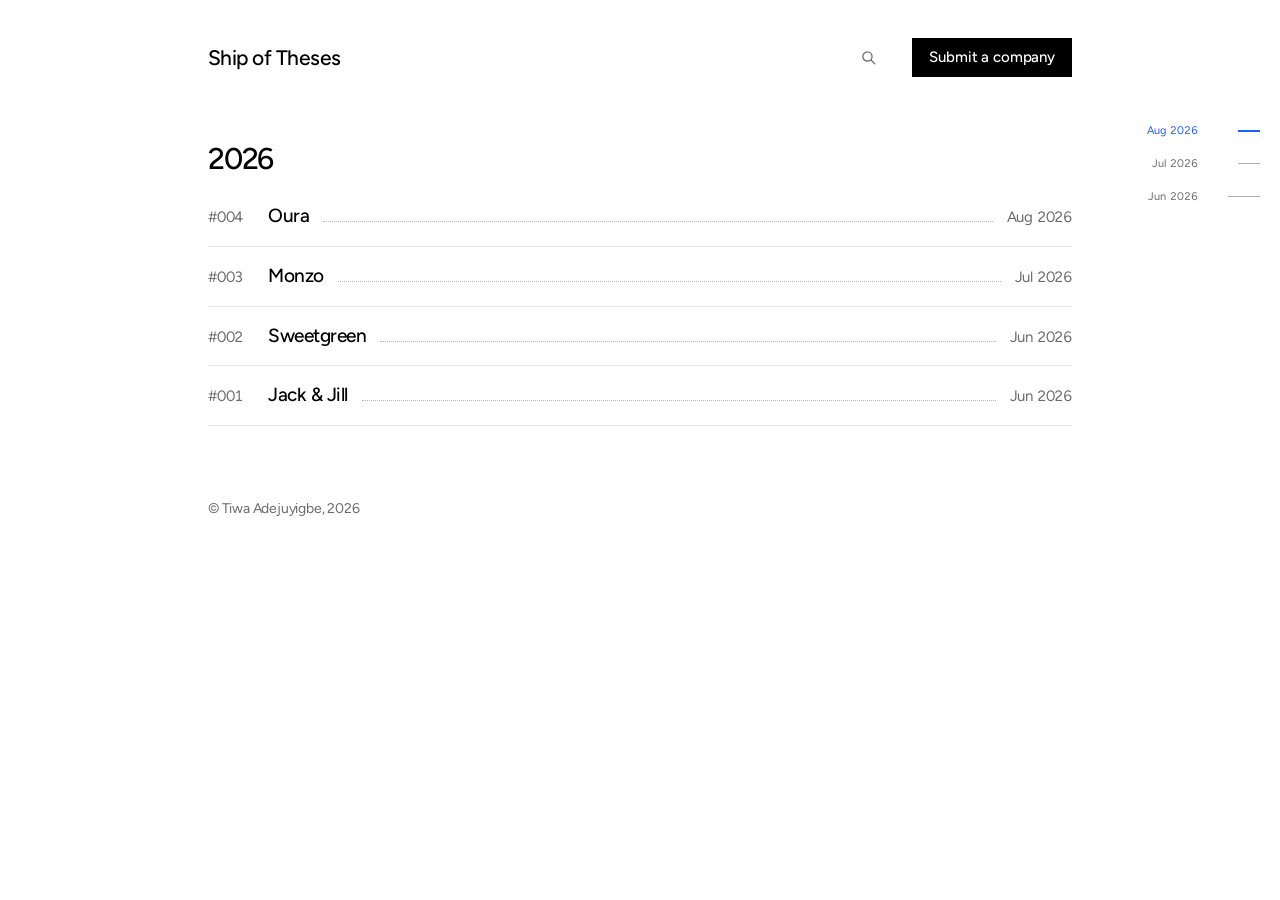
==== commit fd2a6133: "Tighten tracking, restore the leading, and drop the subscribe block I read "reduce spacing" as line " ====
--- a/index.html
+++ b/index.html
@@ -70,26 +70,6 @@
 
     <ul class="scrub" data-scrub aria-label="Jump to month"></ul>
 
-    <!-- Subscribe (Loops) -->
-    <section class="sub">
-      <h2 class="sub__title">Get each memo by email</h2>
-      <p class="sub__note">One memo at a time. No other mail.</p>
-      <div class="newsletter-form-container">
-        <form class="newsletter-form" action="https://app.loops.so/api/newsletter-form/cmlhpzxre0m0q0ixs7v6iqon8" method="POST">
-          <input class="newsletter-form-input" type="email" name="newsletter-form-input" placeholder="you@email.com" aria-label="Email address" required />
-          <button type="submit" class="newsletter-form-button">Subscribe</button>
-          <button type="button" class="newsletter-loading-button" style="display:none;">Please wait...</button>
-        </form>
-        <div class="newsletter-success" style="display:none;">
-          <p class="newsletter-success-message">Thanks, you're on the list.</p>
-        </div>
-        <div class="newsletter-error" style="display:none;">
-          <p class="newsletter-error-message">Something went wrong, please try again.</p>
-        </div>
-        <button class="newsletter-back-button" type="button" style="display:none;">&larr; Back</button>
-      </div>
-    </section>
-
     <footer class="foot">&copy; Tiwa Adejuyigbe, 2026</footer>
   </div>
 
@@ -158,105 +138,6 @@
   })();
   </script>
 
-  <!-- Loops subscribe form handler (unchanged from Loops' own embed) -->
-  <script>
-  function submitHandler(event) {
-    event.preventDefault();
-    var container = event.target.parentNode;
-    var form = container.querySelector(".newsletter-form");
-    var formInput = container.querySelector(".newsletter-form-input");
-    var success = container.querySelector(".newsletter-success");
-    var errorContainer = container.querySelector(".newsletter-error");
-    var errorMessage = container.querySelector(".newsletter-error-message");
-    var backButton = container.querySelector(".newsletter-back-button");
-    var submitButton = container.querySelector(".newsletter-form-button");
-    var loadingButton = container.querySelector(".newsletter-loading-button");
-
-    const rateLimit = () => {
-      errorContainer.style.display = "flex";
-      errorMessage.innerText = "Too many signups, please try again in a little while";
-      submitButton.style.display = "none";
-      formInput.style.display = "none";
-      backButton.style.display = "block";
-    }
-
-    var time = new Date();
-    var timestamp = time.valueOf();
-    var previousTimestamp = localStorage.getItem("loops-form-timestamp");
-
-    if (previousTimestamp && Number(previousTimestamp) + 60000 > timestamp) {
-      rateLimit();
-      return;
-    }
-    localStorage.setItem("loops-form-timestamp", timestamp);
-
-    submitButton.style.display = "none";
-    loadingButton.style.display = "flex";
-
-    var formBody = "userGroup=&mailingLists=&email="
-      + encodeURIComponent(formInput.value);
-
-    fetch(event.target.action, {
-      method: "POST",
-      body: formBody,
-      headers: {
-        "Content-Type": "application/x-www-form-urlencoded",
-      },
-    })
-      .then((res) => [res.ok, res.json(), res])
-      .then(([ok, dataPromise, res]) => {
-        if (ok) {
-          success.style.display = "flex";
-          form.reset();
-        } else {
-          dataPromise.then(data => {
-            errorContainer.style.display = "flex";
-            errorMessage.innerText = data.message ? data.message : res.statusText;
-          });
-        }
-      })
-      .catch(error => {
-        if (error.message === "Failed to fetch") {
-          rateLimit();
-          return;
-        }
-        errorContainer.style.display = "flex";
-        if (error.message) errorMessage.innerText = error.message;
-        localStorage.setItem("loops-form-timestamp", '');
-      })
-      .finally(() => {
-        formInput.style.display = "none";
-        loadingButton.style.display = "none";
-        backButton.style.display = "block";
-      });
-  }
-  function resetFormHandler(event) {
-    var container = event.target.parentNode;
-    var formInput = container.querySelector(".newsletter-form-input");
-    var success = container.querySelector(".newsletter-success");
-    var errorContainer = container.querySelector(".newsletter-error");
-    var errorMessage = container.querySelector(".newsletter-error-message");
-    var backButton = container.querySelector(".newsletter-back-button");
-    var submitButton = container.querySelector(".newsletter-form-button");
-
-    success.style.display = "none";
-    errorContainer.style.display = "none";
-    errorMessage.innerText = "Something went wrong, please try again.";
-    backButton.style.display = "none";
-    formInput.style.display = "flex";
-    submitButton.style.display = "flex";
-  }
-
-  var formContainers = document.getElementsByClassName("newsletter-form-container");
-  for (var i = 0; i < formContainers.length; i++) {
-    var formContainer = formContainers[i];
-    if (formContainer.classList.contains('newsletter-handlers-added')) continue;
-    formContainer.querySelector(".newsletter-form").addEventListener("submit", submitHandler);
-    formContainer.querySelector(".newsletter-back-button").addEventListener("click", resetFormHandler);
-    formContainer.classList.add("newsletter-handlers-added");
-  }
-  </script>
-
   <script src="/site.js"></script>
 </body>
 </html>
--- a/styles.css
+++ b/styles.css
@@ -1,18 +1,18 @@
-@import url("https://fonts.googleapis.com/css2?family=Figtree:wght@400;500&family=Libre+Baskerville&display=swap");
+@import url("https://fonts.googleapis.com/css2?family=Figtree:wght@400;500&display=swap");
 
 /* ============================================================
    Ship of Theses — all styling lives here.
-   Colours and the two type families are set once, at the top.
+   One family, two weights. Colours are set once, at the top.
    ============================================================ */
 :root{
   --bg:#FFFFFF;
   --ink:#000000;        /* headings, titles, body copy */
   --muted:#6B6B6B;      /* index numbers, leader dots, dates, nav */
   --blue:#1B5FFF;       /* hover only — never used at rest */
-  --rule:#E6E6E6;       /* hairlines under rows */
-  --serif:"Libre Baskerville",Georgia,"Times New Roman",serif;   /* the wordmark only */
+  --rule:#E6E6E6;       /* the hairline under each index row */
   --measure:960px;      /* width of the reading column */
   --gutter:48px;
+  --track:-0.012em;     /* letter spacing for body copy */
   --ease:cubic-bezier(0.22,1,0.36,1);
 }
 
@@ -21,9 +21,10 @@
 body{
   margin:0; background:var(--bg); color:var(--ink);
   font-family:"Figtree",system-ui,-apple-system,"Segoe UI",Roboto,Helvetica,Arial,sans-serif;
-  font-size:17px; line-height:1.5; -webkit-font-smoothing:antialiased;
+  font-size:17px; line-height:1.62; letter-spacing:var(--track);
+  -webkit-font-smoothing:antialiased;
 }
-.page{max-width:var(--measure); margin:0 auto; padding:0 var(--gutter) 48px;}
+.page{max-width:var(--measure); margin:0 auto; padding:0 var(--gutter) 96px;}
 a{color:inherit;}
 a:focus-visible, button:focus-visible, input:focus-visible, [tabindex]:focus-visible{
   outline:2px solid var(--blue); outline-offset:3px;
@@ -31,13 +32,13 @@
 
 /* ---------- masthead ---------------------------------------- */
 .mast{display:flex; align-items:center; justify-content:space-between; gap:24px;
-  padding:20px 0 0;}
-.mast__name{font-family:var(--serif); font-size:20px; font-weight:400; letter-spacing:-0.01em;
+  padding:38px 0 0;}
+.mast__name{font-size:21px; font-weight:500; letter-spacing:-0.025em;
   line-height:1; text-decoration:none; color:var(--ink); white-space:nowrap;}
-.nav{display:flex; align-items:center; gap:18px;}
-.nav__cta{font:inherit; font-size:15px; font-weight:500; line-height:1;
+.nav{display:flex; align-items:center; gap:22px;}
+.nav__cta{font:inherit; font-size:15px; font-weight:500; line-height:1; letter-spacing:-0.01em;
   color:var(--bg); background:var(--ink); border:1px solid var(--ink);
-  padding:9px 14px; text-decoration:none; white-space:nowrap; cursor:pointer;
+  padding:11px 16px; text-decoration:none; white-space:nowrap; cursor:pointer;
   transition:background-color 0.2s var(--ease), border-color 0.2s var(--ease);}
 .nav__cta:hover, .nav__cta:focus-visible{background:var(--blue); border-color:var(--blue);}
 .nav__short{display:none;}
@@ -45,7 +46,7 @@
 /* search — collapses to an icon, expands inline in the masthead */
 .search{display:flex; align-items:center; gap:8px;}
 .search__toggle{display:flex; align-items:center; justify-content:center;
-  width:26px; height:26px; padding:0; cursor:pointer;
+  width:28px; height:28px; padding:0; cursor:pointer; font:inherit;
   background:none; border:none; color:var(--muted);
   transition:color 0.2s var(--ease);}
 .search__toggle:hover{color:var(--blue);}
@@ -53,37 +54,37 @@
 .search__field{width:0; opacity:0; padding:0; border:none; border-bottom:1px solid var(--rule);
   font:inherit; font-size:15px; color:var(--ink); background:transparent;
   transition:width 0.32s var(--ease), opacity 0.2s var(--ease), padding 0.32s var(--ease);}
-.search.is-open .search__field{width:210px; opacity:1; padding:4px 2px;}
+.search.is-open .search__field{width:210px; opacity:1; padding:5px 2px;}
 .search__field::placeholder{color:var(--muted);}
 .search__field:focus{outline:none; border-bottom-color:var(--ink);}
 
 /* ---------- index list -------------------------------------- */
-.group{margin:26px 0 0;}
-.group + .group{margin-top:22px;}
-.year{margin:0 0 2px; font-size:28px; font-weight:500; letter-spacing:-0.03em; line-height:1.2;}
+.group{margin:64px 0 0;}
+.group + .group{margin-top:56px;}
+.year{margin:0 0 10px; font-size:30px; font-weight:500; letter-spacing:-0.04em; line-height:1.2;}
 
 .feed{margin:0; padding:0; list-style:none;}
 .feed__row{border-bottom:1px solid var(--rule);}
-.feed__link{display:flex; align-items:baseline; gap:12px; padding:8px 0;
+.feed__link{display:flex; align-items:baseline; gap:14px; padding:14px 0;
   text-decoration:none; color:var(--ink);}
-.feed__no{flex:0 0 auto; min-width:44px; font-size:15px; color:var(--muted);
+.feed__no{flex:0 0 auto; min-width:46px; font-size:15px; color:var(--muted);
   font-variant-numeric:tabular-nums;}
-.feed__title{flex:0 1 auto; font-size:18px; font-weight:500; letter-spacing:-0.01em;
+.feed__title{flex:0 1 auto; font-size:19px; font-weight:500; letter-spacing:-0.025em;
   transition:color 0.2s var(--ease);}
 .feed__dots{flex:1 1 auto; height:0; min-width:20px;
   border-bottom:1px dotted var(--muted); opacity:0.5;}
 .feed__date{flex:0 0 auto; font-size:15px; color:var(--muted); white-space:nowrap;
   font-variant-numeric:tabular-nums;}
 .feed__link:hover .feed__title, .feed__link:focus-visible .feed__title{color:var(--blue);}
-.feed__empty{margin:14px 0 0; font-size:16px; color:var(--muted);}
+.feed__empty{margin:24px 0 0; font-size:16px; color:var(--muted);}
 
 /* ---------- month scrubber ---------------------------------- */
-.scrub{position:fixed; top:96px; right:20px;
-  display:flex; flex-direction:column; gap:9px; z-index:5;
+.scrub{position:fixed; top:120px; right:20px;
+  display:flex; flex-direction:column; gap:11px; z-index:5;
   margin:0; padding:0; list-style:none;}
 .scrub__btn{display:grid; grid-template-columns:auto 52px; align-items:center; gap:10px;
-  width:100%; padding:1px 0; background:none; border:none; cursor:pointer;
-  font:inherit; font-size:11px; letter-spacing:0.02em; color:var(--muted);
+  width:100%; padding:2px 0; background:none; border:none; cursor:pointer;
+  font:inherit; font-size:11px; letter-spacing:0.01em; color:var(--muted);
   transition:color 0.2s var(--ease);}
 .scrub__label{justify-self:end; white-space:nowrap; font-variant-numeric:tabular-nums;}
 .scrub__tickwrap{display:flex; justify-content:flex-end;}
@@ -94,51 +95,45 @@
 .scrub__btn.is-active .scrub__tick{height:2px; opacity:1;}
 
 /* ---------- memo page --------------------------------------- */
-.post{margin:26px 0 0;}
+.post{margin:64px 0 0;}
 .post__title{margin:0; max-width:20ch;
-  font-size:clamp(30px,4vw,44px); line-height:1.05; font-weight:500; letter-spacing:-0.035em;}
-.meta{display:flex; align-items:center; flex-wrap:wrap; gap:12px;
-  margin:8px 0 0; font-size:15px; color:var(--muted);}
+  font-size:clamp(32px,4.4vw,50px); line-height:1.06; font-weight:500; letter-spacing:-0.042em;}
+.meta{display:flex; align-items:center; flex-wrap:wrap; gap:14px;
+  margin:18px 0 0; font-size:15px; color:var(--muted);}
 .meta__sep{color:var(--rule);}
 .meta__share{font:inherit; font-size:15px; color:var(--muted); background:none; border:none;
   padding:0; cursor:pointer; transition:color 0.2s var(--ease);}
 .meta__share:hover{color:var(--blue);}
 
-/* section label — small caps with a rule running to the right margin */
-.label{display:flex; align-items:center; gap:14px; margin:22px 0 8px;
-  font-size:11px; font-weight:500; letter-spacing:0.16em; text-transform:uppercase;
-  color:var(--muted);}
-.label::after{content:""; flex:1 1 auto; height:1px; background:var(--rule);}
-
-.prose{max-width:74ch;}
+.prose{max-width:74ch; margin:40px 0 0;}
 .prose > :first-child{margin-top:0;}
-.prose p{margin:0 0 12px;}
-.prose h2{font-size:21px; font-weight:500; letter-spacing:-0.02em; margin:20px 0 6px;}
-.prose h3{font-size:18px; font-weight:500; letter-spacing:-0.01em; margin:14px 0 4px;}
-.prose ul{margin:0 0 12px; padding-left:19px;}
-.prose li{margin:0 0 7px;}
+.prose p{margin:0 0 18px;}
+.prose h2{font-size:23px; font-weight:500; letter-spacing:-0.03em; margin:38px 0 12px;}
+.prose h3{font-size:19px; font-weight:500; letter-spacing:-0.025em; margin:28px 0 8px;}
+.prose ul{margin:0 0 18px; padding-left:20px;}
+.prose li{margin:0 0 12px;}
 .prose a{color:var(--ink); text-decoration:underline; text-decoration-thickness:1px;
   text-underline-offset:3px; transition:color 0.2s var(--ease);}
 .prose a:hover, .prose a:focus-visible{color:var(--blue);}
 
-.back{display:inline-block; margin-top:22px; font-size:15px; color:var(--muted);
+.back{display:inline-block; margin-top:56px; font-size:15px; color:var(--muted);
   text-decoration:none; transition:color 0.2s var(--ease);}
 .back:hover, .back:focus-visible{color:var(--blue);}
 
 /* ---------- audio player ------------------------------------ */
-.player{display:flex; align-items:center; gap:12px; flex-wrap:nowrap;
-  margin:14px 0 0; padding:10px 0; border-top:1px solid var(--rule); border-bottom:1px solid var(--rule);}
+.player{display:flex; align-items:center; gap:14px; flex-wrap:nowrap; margin:30px 0 0;}
 .player__btn{display:flex; align-items:center; justify-content:center; flex:0 0 auto;
-  padding:0; background:none; border:none; cursor:pointer; color:var(--ink);
+  padding:0; background:none; border:none; cursor:pointer; font:inherit; color:var(--ink);
+  /* font:inherit so the "15" drawn inside the skip icons is Figtree too */
   transition:color 0.2s var(--ease);}
 .player__btn:hover{color:var(--blue);}
 .player__btn svg{display:block;}
-.player__play{width:42px; height:42px; border-radius:50%; background:var(--ink); color:var(--bg);
+.player__play{width:44px; height:44px; border-radius:50%; background:var(--ink); color:var(--bg);
   transition:background-color 0.2s var(--ease);}
 .player__play:hover{background:var(--blue); color:var(--bg);}
 .player__play svg{width:15px; height:15px;}
-.player__skip{width:26px; height:26px; color:var(--muted);}
-.player__skip svg{width:22px; height:22px;}
+.player__skip{width:28px; height:28px; color:var(--muted);}
+.player__skip svg{width:23px; height:23px;}
 .player__time{flex:0 0 auto; font-size:14px; color:var(--muted); font-variant-numeric:tabular-nums;}
 .player__bar{flex:1 1 auto; min-width:60px; height:16px; display:flex; align-items:center;
   cursor:pointer; background:none; border:none; padding:0;}
@@ -147,42 +142,19 @@
   transition:background-color 0.2s var(--ease);}
 .player__bar:hover .player__fill{background:var(--blue);}
 .player__rate{flex:0 0 auto; font:inherit; font-size:14px; font-weight:500; cursor:pointer;
-  color:var(--muted); background:none; border:1px solid var(--rule); padding:4px 9px;
+  color:var(--muted); background:none; border:1px solid var(--rule); padding:5px 10px;
   transition:color 0.2s var(--ease), border-color 0.2s var(--ease);}
 .player__rate:hover{color:var(--blue); border-color:var(--blue);}
 /* shown in place of the progress bar when no recording is up yet */
 .player__note{flex:1 1 auto; font-size:14px; color:var(--muted);}
-.player [hidden]{display:none;}   /* beats the display rules above */
 .player.is-empty{opacity:0.5;}
 .player.is-empty .player__btn,
 .player.is-empty .player__bar,
 .player.is-empty .player__rate{pointer-events:none;}
-
-/* ---------- subscribe (Loops form) -------------------------- */
-.sub{margin:32px 0 0; padding:16px 0 0; border-top:1px solid var(--rule);}
-.sub__title{margin:0 0 2px; font-size:19px; font-weight:500; letter-spacing:-0.02em;}
-.sub__note{margin:0 0 10px; font-size:15px; color:var(--muted);}
-.newsletter-form{display:flex; gap:8px; flex-wrap:wrap; align-items:center; max-width:520px;}
-.newsletter-form-input{flex:1 1 240px; min-width:0; font:inherit; font-size:16px;
-  color:var(--ink); background:var(--bg); border:1px solid var(--rule); border-radius:0;
-  padding:10px; box-shadow:none;}
-.newsletter-form-input:focus{outline:none; border-color:var(--ink);}
-.newsletter-form-input::placeholder{color:var(--muted);}
-.newsletter-form-button,
-.newsletter-loading-button{font:inherit; font-size:16px; font-weight:500; cursor:pointer;
-  color:var(--bg); background:var(--ink); border:1px solid var(--ink); border-radius:0;
-  padding:10px 20px; box-shadow:none; white-space:nowrap;
-  transition:background-color 0.2s var(--ease), border-color 0.2s var(--ease);}
-.newsletter-form-button:hover{background:var(--blue); border-color:var(--blue);}
-.newsletter-success, .newsletter-error{padding:4px 0;}
-.newsletter-success-message, .newsletter-error-message{font:inherit; font-size:15px; margin:0;}
-.newsletter-back-button{font:inherit; font-size:15px; cursor:pointer; margin:6px 0 0;
-  background:transparent; border:none; padding:0; color:var(--muted);}
-.newsletter-back-button:hover{color:var(--blue);}
+.player [hidden]{display:none;}   /* beats the display rules above */
 
 /* ---------- footer ------------------------------------------ */
-.foot{margin-top:24px; padding-top:12px; border-top:1px solid var(--rule);
-  font-size:14px; color:var(--muted);}
+.foot{margin-top:72px; font-size:14px; color:var(--muted);}
 
 /* ---------- responsive -------------------------------------- */
 @media (max-width:1240px){
@@ -190,31 +162,35 @@
 }
 @media (max-width:820px){
   :root{--gutter:32px;}
+  .group{margin-top:48px;}
+  .post{margin-top:48px;}
 }
 @media (max-width:640px){
   :root{--gutter:22px;}
   body{font-size:16px;}
-  .page{padding-bottom:40px;}
-  .mast{padding:16px 0 0; gap:14px;}
-  .mast__name{font-size:17px;}
-  .nav{gap:14px;}
-  .nav__cta{padding:9px 12px; font-size:14px;}
+  .page{padding-bottom:72px;}
+  .mast{padding:26px 0 0; gap:14px;}
+  .mast__name{font-size:19px;}
+  .nav{gap:16px;}
+  .nav__cta{padding:10px 13px; font-size:14px;}
   .nav__full{display:none;}
   .nav__short{display:inline;}
   .search.is-open .search__field{width:120px;}
   .search.is-open ~ .nav__cta{display:none;}
-  .year{font-size:24px;}
-  .feed__link{flex-wrap:wrap; gap:0 12px; padding:9px 0;}
-  .feed__no{min-width:38px; font-size:14px;}
-  .feed__title{flex:1 1 auto; font-size:17px;}
+  .group{margin-top:40px;}
+  .year{font-size:26px;}
+  .feed__link{flex-wrap:wrap; gap:0 12px; padding:12px 0;}
+  .feed__no{min-width:40px; font-size:14px;}
+  .feed__title{flex:1 1 auto; font-size:18px;}
   .feed__dots{display:none;}
-  .feed__date{flex:0 0 100%; margin:2px 0 0; padding-left:50px; font-size:13px;}
+  .feed__date{flex:0 0 100%; margin:2px 0 0; padding-left:52px; font-size:13px;}
+  .post{margin-top:40px;}
   .meta{gap:10px; font-size:14px;}
+  .prose{margin-top:32px;}
   /* the progress bar drops to its own line beneath the controls */
-  .player{flex-wrap:wrap; gap:10px 12px;}
+  .player{flex-wrap:wrap; gap:12px 14px;}
   .player__bar, .player__note{order:10; flex:1 1 100%;}
   .player__rate{margin-left:auto;}
-  .newsletter-form-button{flex:1 1 100%;}
 }
 @media (prefers-reduced-motion:reduce){
   html{scroll-behavior:auto;}
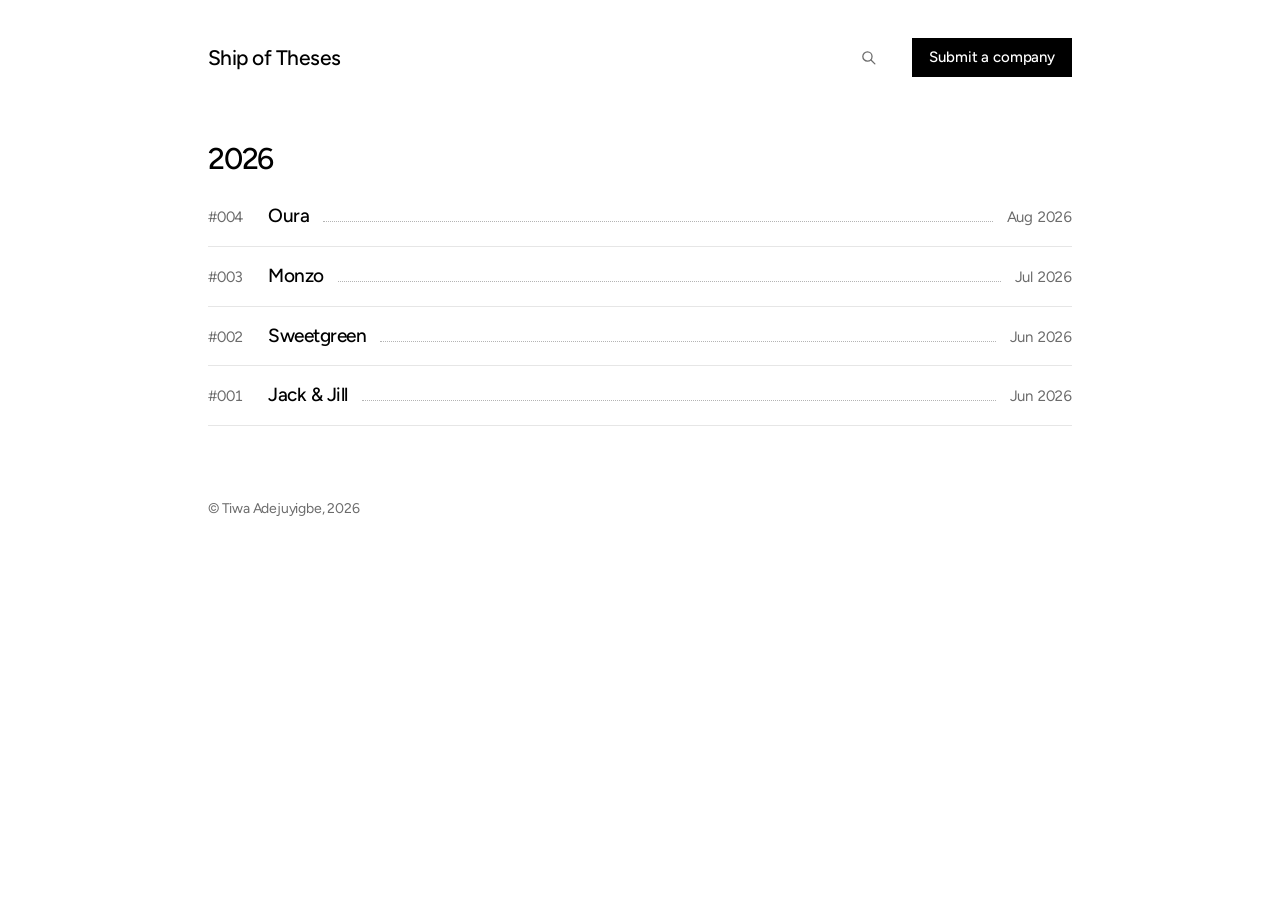
==== commit f55399bc: "Move memos to Markdown, add a section rail, drop the index scrubber Memos are Markdown now - posts/<" ====
--- a/index.html
+++ b/index.html
@@ -13,27 +13,7 @@
   <meta property="og:description" content="Memos on companies I find interesting." />
   <meta property="og:url" content="https://shipoftheses.vercel.app/" />
 
-  <!-- =====================================================================
-       THE POST LIST — this is the only thing you edit to publish a memo.
-
-       Add ONE object per memo. Order does not matter, the page sorts itself.
-
-         no     the permanent memo number. Never reuse it, never renumber
-                the older ones. The next memo is simply the next number.
-         title  what shows on the index and in search
-         slug   the file in posts/ without the ".html"
-         date   "YYYY-MM" — drives the date column and the month scrubber
-
-       That's it. Then copy posts/template.html to posts/<slug>.html.
-       ===================================================================== -->
-  <script>
-    const POSTS = [
-      { no: 4, title: "Oura",          slug: "oura",           date: "2026-08" },
-      { no: 3, title: "Monzo",         slug: "monzo",          date: "2026-07" },
-      { no: 2, title: "Sweetgreen",    slug: "sweetgreen",     date: "2026-06" },
-      { no: 1, title: "Jack &amp; Jill",   slug: "jack-and-jill",  date: "2026-06" }
-    ];
-  </script>
+  <script src="/posts.js"></script>
 </head>
 <body>
   <div class="page">
@@ -68,12 +48,10 @@
       </ul>
     </noscript>
 
-    <ul class="scrub" data-scrub aria-label="Jump to month"></ul>
-
     <footer class="foot">&copy; Tiwa Adejuyigbe, 2026</footer>
   </div>
 
-  <!-- builds the index and the scrubber from POSTS above -->
+  <!-- builds the index from the POSTS list in posts.js -->
   <script>
   (function () {
     "use strict";
@@ -89,12 +67,10 @@
     });
 
     var index = document.getElementById("index");
-    var seenYear = {}, seenMonth = {}, monthCount = {}, order = [], html = "";
+    var seenYear = {}, html = "";
 
     posts.forEach(function (post) {
       var year = post.date.split("-")[0];
-      monthCount[post.date] = (monthCount[post.date] || 0) + 1;
-      if (!seenMonth[post.date]) { seenMonth[post.date] = true; order.push(post.date); }
 
       if (!seenYear[year]) {
         seenYear[year] = true;
@@ -105,15 +81,8 @@
           '<ul class="feed" data-list>';
       }
 
-      // the first row of a month carries the anchor the scrubber jumps to
-      var anchor = "";
-      if (seenMonth[post.date] === true) {
-        seenMonth[post.date] = "anchored";
-        anchor = ' data-month="' + post.date + '"';
-      }
-
       html +=
-        '<li class="feed__row" data-row data-title="' + post.title.replace(/&amp;/g, "&") + '"' + anchor + ">" +
+        '<li class="feed__row" data-row data-title="' + post.title + '">' +
           '<a class="feed__link" href="/posts/' + post.slug + '">' +
             '<span class="feed__no">#' + ("00" + post.no).slice(-3) + "</span>" +
             '<span class="feed__title">' + post.title + "</span>" +
@@ -125,16 +94,6 @@
     if (html) html += "</ul></section>";
     index.innerHTML = html;
 
-    // the rail: one month per row, tick length scaled by how many memos it holds
-    var scrub = document.querySelector("[data-scrub]");
-    scrub.innerHTML = order.map(function (key) {
-      var width = Math.min(52, 12 + monthCount[key] * 10);
-      return "<li>" +
-        '<button class="scrub__btn" type="button" data-scrub-key="' + key + '">' +
-          '<span class="scrub__label">' + label(key) + "</span>" +
-          '<span class="scrub__tickwrap"><span class="scrub__tick" style="width:' + width + 'px"></span></span>' +
-        "</button></li>";
-    }).join("");
   })();
   </script>
 
--- a/styles.css
+++ b/styles.css
@@ -78,21 +78,30 @@
 .feed__link:hover .feed__title, .feed__link:focus-visible .feed__title{color:var(--blue);}
 .feed__empty{margin:24px 0 0; font-size:16px; color:var(--muted);}
 
-/* ---------- month scrubber ---------------------------------- */
-.scrub{position:fixed; top:120px; right:20px;
-  display:flex; flex-direction:column; gap:11px; z-index:5;
-  margin:0; padding:0; list-style:none;}
-.scrub__btn{display:grid; grid-template-columns:auto 52px; align-items:center; gap:10px;
+/* ---------- section rail (memo pages) -----------------------
+   Collapsed it is a stack of dashes down the right edge, one per
+   heading. Hovering the rail slides the headings out beside them. */
+.rail{position:fixed; top:50%; right:20px; transform:translateY(-50%);
+  display:flex; flex-direction:column; align-items:flex-end; gap:9px; z-index:5;
+  padding:6px 0;}
+.rail__item{display:flex; align-items:center; justify-content:flex-end; gap:10px;
   width:100%; padding:2px 0; background:none; border:none; cursor:pointer;
-  font:inherit; font-size:11px; letter-spacing:0.01em; color:var(--muted);
-  transition:color 0.2s var(--ease);}
-.scrub__label{justify-self:end; white-space:nowrap; font-variant-numeric:tabular-nums;}
-.scrub__tickwrap{display:flex; justify-content:flex-end;}
-.scrub__tick{display:block; height:1px; background:currentColor; opacity:0.55;
-  transition:background-color 0.2s var(--ease), height 0.2s var(--ease), opacity 0.2s var(--ease);}
-.scrub__btn:hover{color:var(--blue);}
-.scrub__btn.is-active{color:var(--blue);}
-.scrub__btn.is-active .scrub__tick{height:2px; opacity:1;}
+  font:inherit; text-align:right;}
+.rail__label{max-width:0; overflow:hidden; white-space:nowrap; opacity:0;
+  font-size:12px; line-height:1.4; letter-spacing:-0.01em; color:var(--muted);
+  /* left-aligned inside its own box so a long heading truncates at the end
+     with an ellipsis, rather than being clipped at the start */
+  text-align:left; text-overflow:ellipsis;
+  transition:max-width 0.3s var(--ease), opacity 0.2s var(--ease), color 0.2s var(--ease);}
+.rail:hover .rail__label, .rail:focus-within .rail__label{max-width:240px; opacity:1;}
+.rail__dash{display:block; height:2px; background:var(--rule); flex:0 0 auto;
+  transition:background-color 0.2s var(--ease);}
+.rail__item--h2 .rail__dash{width:26px;}
+.rail__item--h3 .rail__dash{width:15px;}
+.rail__item.is-active .rail__dash{background:var(--ink);}
+.rail__item.is-active .rail__label{color:var(--ink);}
+.rail__item:hover .rail__dash{background:var(--blue);}
+.rail__item:hover .rail__label{color:var(--blue);}
 
 /* ---------- memo page --------------------------------------- */
 .post{margin:64px 0 0;}
@@ -158,7 +167,7 @@
 
 /* ---------- responsive -------------------------------------- */
 @media (max-width:1240px){
-  .scrub{display:none;}
+  .rail{display:none;}
 }
 @media (max-width:820px){
   :root{--gutter:32px;}
